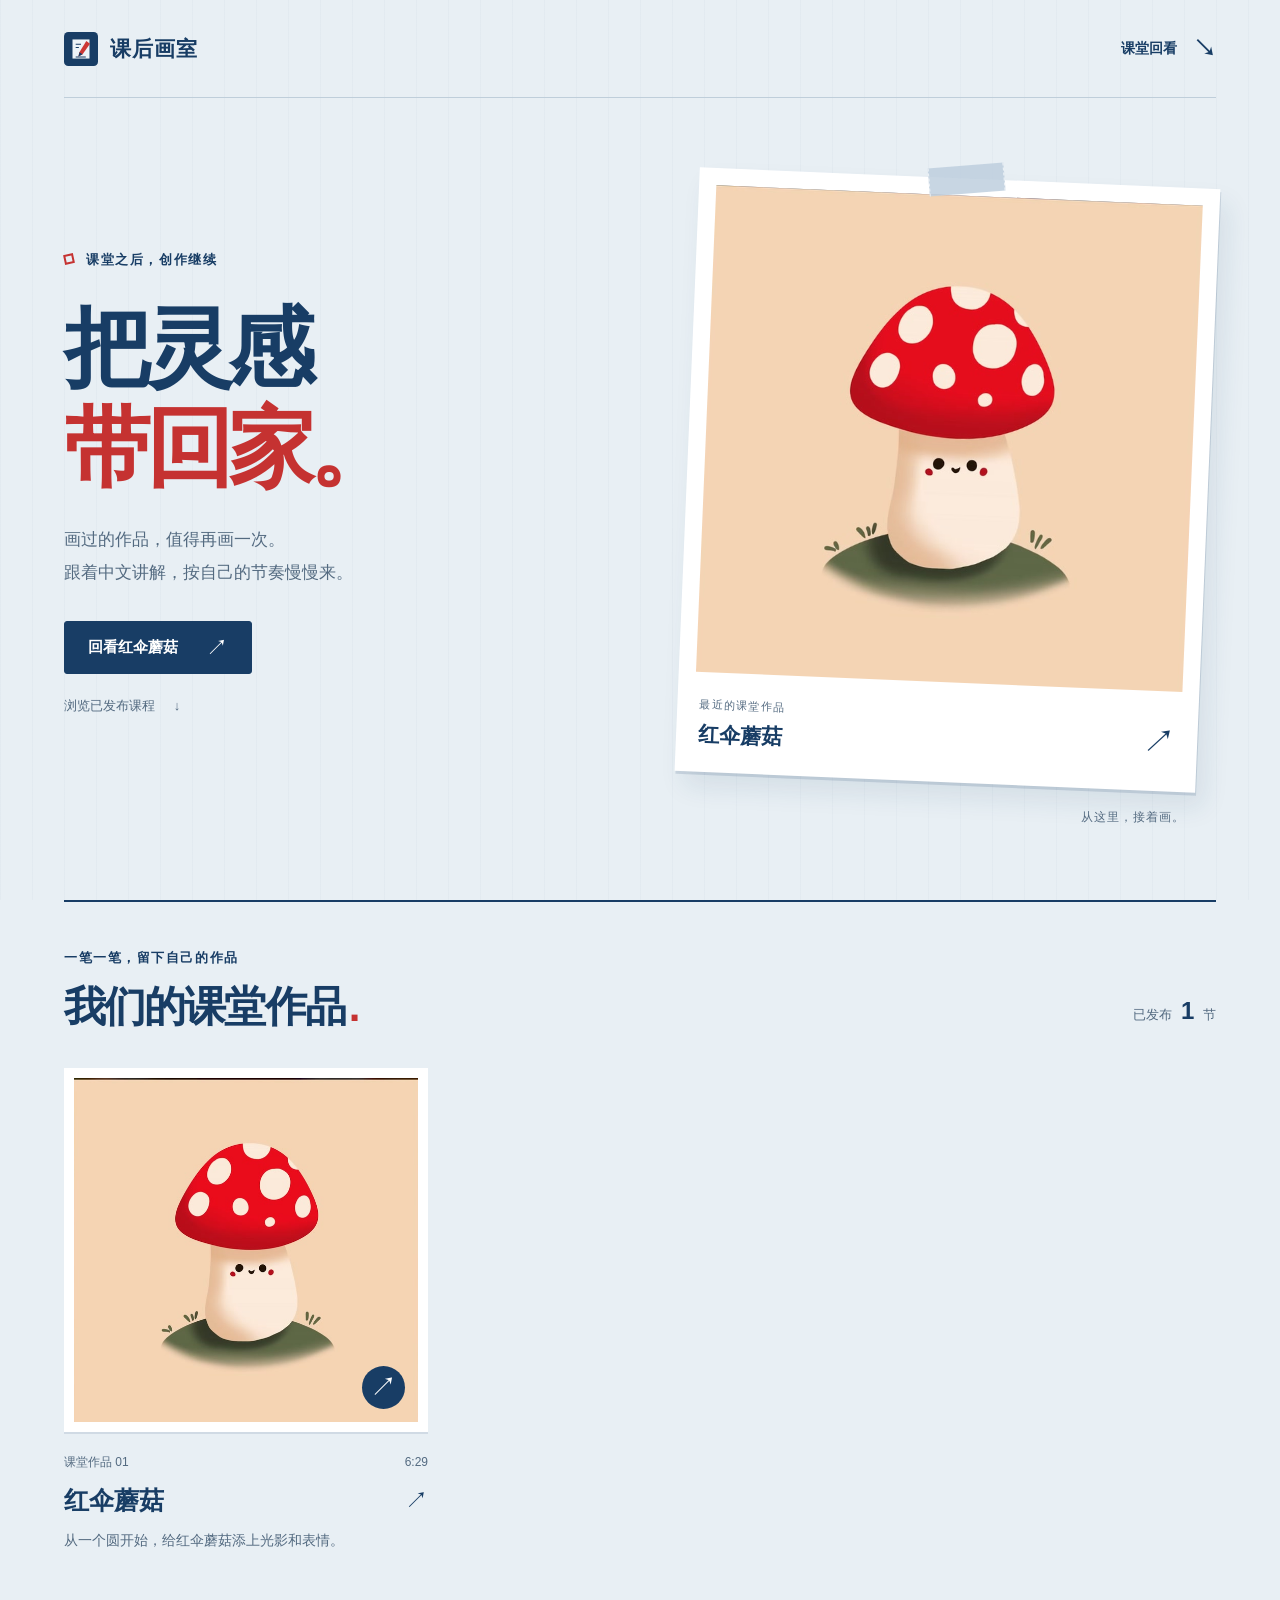
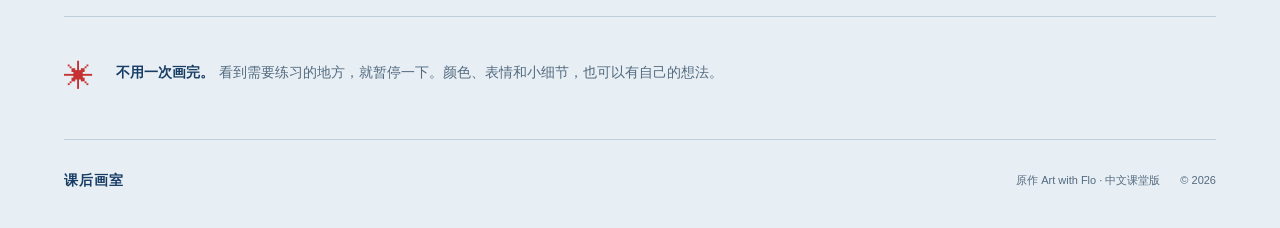
==== index.html @ 6c84b4b1 "Publish mushroom lesson and parent replay homepage" ====
<!doctype html>
<html lang="zh-CN">
<head>
  <meta charset="utf-8">
  <meta name="viewport" content="width=device-width, initial-scale=1">
  <meta name="theme-color" content="#e8eff4">
  <meta name="robots" content="noindex, nofollow">
  <meta name="description" content="课后画室：回看课堂作品，跟着中文讲解，在家慢慢画。">
  <title>课后画室 · 把灵感带回家</title>
  <link rel="icon" href="./assets/icon.svg" type="image/svg+xml">
  <link rel="stylesheet" href="./assets/site.css">
</head>
<body class="home-page">
  <a class="skip-link" href="#main">跳到课程内容</a>
  <header class="site-header wrap">
    <a class="brand" href="./" aria-label="课后画室首页"><img src="./assets/icon.svg" width="34" height="34" alt=""><span>课后画室</span></a>
    <a class="header-link" href="#lessons">课堂回看 <span aria-hidden="true">↘</span></a>
  </header>

  <main id="main">
    <section class="home-hero wrap" aria-labelledby="hero-heading">
      <div class="hero-copy">
        <p class="eyebrow"><span class="tiny-mark" aria-hidden="true"></span> 课堂之后，创作继续</p>
        <h1 id="hero-heading">把灵感<br><span>带回家。</span></h1>
        <p class="hero-description">画过的作品，值得再画一次。<br>跟着中文讲解，按自己的节奏慢慢来。</p>
        <a class="button primary" href="l/awlVylWXCOuDJbxlcm9bDA/">回看红伞蘑菇 <span aria-hidden="true">↗</span></a>
        <a class="hero-index-link" href="#lessons">浏览已发布课程 <span aria-hidden="true">↓</span></a>
      </div>
      <a class="hero-art" href="l/awlVylWXCOuDJbxlcm9bDA/" aria-label="回看：红伞蘑菇">
        <div class="art-pin" aria-hidden="true"></div>
        <div class="hero-art-paper"><img class="hero-art-image" src="assets/awlVylWXCOuDJbxlcm9bDA.jpg" width="720" height="720" alt="红伞蘑菇课堂示范作品" fetchpriority="high"><div class="art-caption"><span>最近的课堂作品</span><strong>红伞蘑菇</strong><span class="art-open" aria-hidden="true">↗</span></div></div>
        <span class="art-note" aria-hidden="true">从这里，接着画。</span>
      </a>
    </section>

    <section class="lesson-collection wrap" id="lessons" aria-labelledby="lessons-heading">
      <div class="section-heading"><div><p class="eyebrow">一笔一笔，留下自己的作品</p><h2 id="lessons-heading">我们的课堂作品<span class="heading-dot" aria-hidden="true">.</span></h2></div><p class="published-count">已发布 <strong>1</strong> 节</p></div>
      <div class="lesson-grid"><article class="lesson-card"><a class="card-image-link" href="l/awlVylWXCOuDJbxlcm9bDA/" tabindex="-1" aria-hidden="true"><div class="card-image-frame"><img src="assets/awlVylWXCOuDJbxlcm9bDA.jpg" width="720" height="720" alt="" loading="lazy"></div><span class="card-play" aria-hidden="true">↗</span></a><div class="card-copy"><div class="card-kicker"><span>课堂作品 01</span><span>6:29</span></div><h3><a href="l/awlVylWXCOuDJbxlcm9bDA/">红伞蘑菇 <span aria-hidden="true">↗</span></a></h3><p>从一个圆开始，给红伞蘑菇添上光影和表情。</p></div></article>
</div>
    </section>

    <aside class="home-note wrap" aria-label="回看小建议"><span class="note-symbol" aria-hidden="true">✳</span><p><strong>不用一次画完。</strong>看到需要练习的地方，就暂停一下。颜色、表情和小细节，也可以有自己的想法。</p></aside>
  </main>
  <footer class="site-footer wrap"><a class="footer-brand" href="./">课后画室</a><p>原作 Art with Flo · 中文课堂版</p><span>© 2026</span></footer>
</body>
</html>
---- assets/site.css ----
@charset "UTF-8";
:root{--paper:#e8eff4;--paper-light:#f4f7f9;--ink:#183d65;--muted:#536a80;--red:#c53231;--white:#fff;--rule:#bfceda;--focus:#0751b5;--font:"PingFang SC","Microsoft YaHei","Noto Sans CJK SC",sans-serif;--display:"PingFang SC","Microsoft YaHei",sans-serif;--wrap:1240px;--gutter:clamp(22px,5vw,72px)}
*{box-sizing:border-box}html{scroll-behavior:smooth;scroll-padding-top:32px}body{margin:0;background:var(--paper);color:var(--ink);font-family:var(--font);font-size:16px;line-height:1.7;-webkit-text-size-adjust:100%}body::before{content:"";position:fixed;inset:0;pointer-events:none;z-index:-1;background-image:linear-gradient(to right,rgba(24,61,101,.025) 1px,transparent 1px);background-size:32px 100%}a{color:inherit;text-decoration:none}button,input,select{font:inherit}button,select{color:inherit}button{cursor:pointer}button,a,input,select{-webkit-tap-highlight-color:transparent}button{border:0}button:focus-visible,a:focus-visible,input:focus-visible,select:focus-visible,video:focus-visible{outline:3px solid var(--focus);outline-offset:5px}button:disabled{cursor:wait;opacity:.7}img{max-width:100%;display:block}h1,h2,h3,p{margin:0}h1,h2,h3{font-family:var(--display)}[hidden]{display:none!important}.wrap{width:min(var(--wrap),calc(100% - var(--gutter)*2));margin-inline:auto}.skip-link{position:fixed;z-index:20;top:12px;left:12px;padding:12px 20px;background:var(--ink);color:white;transform:translateY(-160%)}.skip-link:focus{transform:translateY(0)}
.site-header{display:flex;align-items:center;justify-content:space-between;min-height:98px;border-bottom:1px solid var(--rule);gap:20px}.brand{display:inline-flex;align-items:center;gap:12px;font-size:21px;font-weight:750;letter-spacing:.05em;flex-shrink:0}.brand img{width:34px;height:34px}.header-link{display:inline-flex;align-items:center;gap:16px;font-size:14px;font-weight:650;padding-block:10px}.header-link span{font-size:23px;line-height:1}.header-link:hover,.text-link:hover,.subtle-link:hover,.download-link:hover{color:var(--red)}
.home-hero{display:grid;grid-template-columns:1.02fr 1fr;gap:clamp(32px,6vw,88px);padding-top:76px;padding-bottom:104px;align-items:center}.eyebrow{font-size:13px;letter-spacing:.12em;font-weight:650}.tiny-mark{display:inline-block;width:10px;height:10px;border:2px solid var(--red);margin-right:7px;transform:rotate(-12deg)}.hero-copy h1{font-weight:800;font-size:clamp(56px,6.8vw,94px);line-height:1.14;letter-spacing:-.06em;margin:27px 0 26px;max-width:7em}.hero-copy h1 span{color:var(--red)}.hero-description{font-size:17px;line-height:1.95;color:var(--muted);margin-bottom:32px}.button{display:inline-flex;align-items:center;justify-content:center;gap:28px;min-height:53px;padding:13px 23px;font-size:15px;line-height:1.5;font-weight:650;border:1px solid var(--ink);border-radius:3px;transition:background-color .18s,color .18s,transform .18s}.button span{font-size:22px;font-weight:400;line-height:1}.button:hover{transform:translateY(-2px)}.button:active{transform:translateY(0)}.button.primary{background:var(--ink);color:white}.button.primary:hover{background:#0c2d50}.button.secondary{background:transparent}.button.secondary:hover,.button.compact:hover{background:var(--ink);color:white}.button.compact{min-height:44px;padding:9px 17px;font-size:14px;background:transparent;white-space:nowrap}.hero-index-link{display:block;width:max-content;margin-top:18px;font-size:13px;padding-block:3px;color:var(--muted)}.hero-index-link span{margin-left:15px}.hero-index-link:hover{color:var(--ink);text-decoration:underline;text-underline-offset:5px}
.hero-art{position:relative;display:block;margin:4px 8px 14px 3px;transform:rotate(2.4deg);transition:transform .28s}.hero-art:hover{transform:rotate(1deg) translateY(-4px)}.hero-art-paper{background:var(--white);padding:16px 16px 0;box-shadow:1px 3px 0 rgba(24,61,101,.14),9px 15px 26px rgba(24,61,101,.09);overflow:hidden}.hero-art-image{width:100%;height:auto;aspect-ratio:1;object-fit:cover;clip-path:inset(3.5%);margin:-3.5%;max-width:none;width:107%;filter:saturate(.97)}.art-pin{position:absolute;top:-13px;left:44%;width:76px;height:28px;background:rgba(188,206,221,.82);z-index:1;transform:rotate(-7deg);border-left:1px dashed rgba(255,255,255,.7);border-right:1px dashed rgba(255,255,255,.7)}.art-caption{position:relative;display:grid;grid-template-columns:1fr auto;gap:2px 12px;padding:22px 6px 20px}.art-caption>span:first-child{grid-column:1;font-size:11px;letter-spacing:.12em;color:var(--muted)}.art-caption strong{font-size:21px;font-weight:700}.art-caption .art-open{grid-column:2;grid-row:1/3;align-self:center;font-size:33px;font-weight:300}.art-note{position:absolute;bottom:-38px;right:10px;font-size:12px;letter-spacing:.08em;color:var(--muted);transform:rotate(-2.4deg)}
.lesson-collection{padding-top:45px;border-top:2px solid var(--ink);scroll-margin-top:30px}.section-heading{display:flex;align-items:flex-end;justify-content:space-between;gap:24px;margin-bottom:34px}.section-heading h2{font-size:clamp(27px,3.3vw,42px);font-weight:750;line-height:1.3;letter-spacing:-.045em;margin-top:11px}.heading-dot{color:var(--red);padding-left:4px}.published-count{font-size:13px;color:var(--muted);white-space:nowrap;padding-bottom:3px}.published-count strong{font-size:24px;color:var(--ink);font-weight:650;padding:0 5px}.lesson-grid{display:grid;grid-template-columns:repeat(3,minmax(0,1fr));column-gap:30px;row-gap:44px}.lesson-card{min-width:0}.card-image-link{display:block;position:relative;background:#fff;padding:10px;box-shadow:0 2px 0 rgba(24,61,101,.11)}.card-image-frame{aspect-ratio:1;overflow:hidden;background:#f4d0a9}.card-image-frame img{width:100%;height:100%;object-fit:cover;transform:scale(1.065);transition:transform .35s}.card-image-link:hover img,.lesson-card:focus-within .card-image-frame img{transform:scale(1.10)}.card-play{position:absolute;bottom:23px;right:23px;display:grid;place-items:center;width:43px;height:43px;border-radius:50%;background:var(--ink);color:white;font-size:27px;line-height:1}.card-copy{padding:20px 0 0}.card-kicker{display:flex;justify-content:space-between;gap:20px;color:var(--muted);font-size:12px}.card-copy h3{font-size:25px;line-height:1.4;margin:10px 0}.card-copy h3 a{display:flex;align-items:center;justify-content:space-between;gap:20px}.card-copy h3 a:hover{color:var(--red)}.card-copy h3 span{font-size:23px;font-weight:400}.card-copy p{font-size:14px;line-height:1.8;color:var(--muted)}.home-note{display:flex;align-items:flex-start;gap:22px;padding-top:42px;padding-bottom:44px;margin-top:63px;border-top:1px solid var(--rule)}.home-note p{font-size:14px;line-height:1.9;max-width:46em;color:var(--muted)}.home-note strong{font-weight:650;color:var(--ink);margin-right:5px}.note-symbol{font-size:30px;line-height:1.2;color:var(--red)}.site-footer{border-top:1px solid var(--rule);padding-block:29px 35px;display:flex;align-items:center;gap:20px;color:var(--muted);font-size:11px}.footer-brand{color:var(--ink);font-size:14px;font-weight:700;letter-spacing:.06em}.site-footer p{margin-left:auto}.site-footer>span{font-variant-numeric:tabular-nums}
.lesson-main{padding-top:44px}.lesson-heading{display:flex;align-items:flex-end;justify-content:space-between;gap:30px}.lesson-number{font-variant-numeric:tabular-nums;margin-left:8px;color:var(--red)}.lesson-heading h1{font-size:clamp(40px,5vw,66px);line-height:1.23;letter-spacing:-.045em;font-weight:750;margin-top:10px}.lesson-meta{display:flex;gap:18px;align-items:center;font-size:12px;color:var(--muted);padding-bottom:7px;white-space:nowrap}.lesson-meta span+span{border-left:1px solid var(--rule);padding-left:18px}.lesson-description{color:var(--muted);font-size:15px;margin-top:17px;margin-bottom:27px;max-width:58em}.watch-section{position:relative}.video-shell{background:#112c49;box-shadow:0 3px 0 rgba(24,61,101,.14);overflow:hidden}.video-shell video{display:block;width:100%;height:auto;aspect-ratio:16/9;background:#112c49;object-fit:contain}.player-toolbar{display:flex;justify-content:space-between;align-items:center;gap:20px;padding:14px 0 16px;font-size:12px;color:var(--muted);min-height:57px}.player-hint span{font-size:13px;font-weight:750;color:var(--red);display:inline-block;margin-right:9px}.playback-speed{display:flex;align-items:center;gap:9px;white-space:nowrap;font-size:12px}.playback-speed select{background:transparent;border:1px solid var(--rule);border-radius:3px;padding:5px 22px 5px 8px;min-height:35px;font-size:12px;color:var(--ink)}.player-loading{padding:10px 15px;background:var(--paper-light);font-size:13px;border-bottom:1px solid var(--rule)}.player-error{display:flex;align-items:center;justify-content:space-between;gap:20px;background:#fff7f4;border-left:3px solid var(--red);padding:19px 23px;margin-top:16px}.player-error strong{font-size:15px}.player-error p{font-size:13px;color:var(--muted);margin-top:3px}.error-actions{display:flex;align-items:center;gap:20px}.text-link{display:inline-flex;align-items:center;gap:12px;font-size:14px;font-weight:600;background:transparent;padding:4px 0}.resume-note{display:flex;align-items:center;gap:20px;background:var(--paper-light);border:1px solid var(--rule);padding:13px 16px;font-size:13px;margin-bottom:17px}.resume-note>p{flex:1}.resume-note .text-link{white-space:nowrap}.resume-dismiss{background:transparent;font-size:23px;color:var(--muted);line-height:1;min-width:32px;min-height:32px;padding:0}.resume-dismiss:hover{color:var(--red)}.lesson-tools{padding-top:12px;padding-bottom:38px;border-bottom:1px solid var(--rule)}.tool-links{display:flex;align-items:center;gap:12px;flex-wrap:wrap}.tool-links .button{font-size:13px;min-height:46px;gap:20px;padding:11px 18px}.tool-links .button span{font-size:18px}.download-link{font-size:13px;padding:10px 0;margin-left:10px}.download-link span{padding-left:12px}.copy-status{font-size:13px;line-height:1.5;margin-top:10px;color:var(--muted);min-height:0}.copy-status:empty{display:none}.copy-fallback{margin-top:14px;max-width:650px}.copy-fallback label{display:block;font-size:12px;margin-bottom:6px}.copy-fallback input{display:block;width:100%;border:1px solid var(--rule);padding:10px 12px;font-size:13px;background:white;color:var(--ink);border-radius:2px}.practice-area{display:grid;grid-template-columns:1fr 1fr;gap:70px;padding:49px 0 44px}.practice-intro h2{font-size:clamp(28px,3.4vw,42px);line-height:1.4;letter-spacing:-.035em;margin:12px 0 17px}.practice-intro>p:last-child{font-size:14px;line-height:1.9;color:var(--muted)}.practice-details{display:grid;gap:29px;padding-top:3px}.practice-details h3{font-size:16px;font-weight:650}.practice-details h3 span{font-size:12px;color:var(--red);font-weight:500;margin-right:9px}.practice-details ul{margin:12px 0 0;padding-left:18px;font-size:14px;color:var(--muted);line-height:1.8}.practice-details li+li{margin-top:6px}.practice-details li::marker{color:#829cb2}.lesson-bottom{display:flex;align-items:center;justify-content:space-between;gap:20px;padding:18px 0 38px}.subtle-link{font-size:12px;color:var(--muted);text-decoration:underline;text-underline-offset:5px}
@media(min-width:1600px){.home-hero{padding-top:88px;padding-bottom:118px}}
@media(max-width:1000px){.hero-copy h1{font-size:clamp(52px,7vw,76px)}.home-hero{gap:35px;padding-top:63px;padding-bottom:85px}.hero-description{font-size:15px}.hero-copy .eyebrow{font-size:11px}.hero-art-paper{padding:12px 12px 0}.art-caption{padding:19px 5px 17px}.art-caption strong{font-size:19px}.lesson-grid{gap:27px}.lesson-meta{flex-direction:column;align-items:flex-end;gap:2px;padding-bottom:5px}.lesson-meta span+span{border:0;padding:0}.practice-area{gap:40px}.card-copy h3{font-size:23px}.lesson-heading h1{font-size:54px}}
@media(max-width:720px){:root{--gutter:23px}.site-header{min-height:80px}.brand{font-size:18px;gap:9px}.brand img{width:30px;height:30px}.header-link{font-size:12px;gap:9px}.header-link span{font-size:20px}.home-hero{grid-template-columns:1fr;padding-top:39px;padding-bottom:65px;gap:43px}.hero-copy h1{font-size:clamp(55px,12vw,82px);line-height:1.15;margin:20px 0}.hero-copy h1 br{display:none}.hero-copy h1 span{display:block}.hero-copy .eyebrow{font-size:12px}.hero-description{font-size:15px;margin-bottom:25px}.hero-description br{display:none}.hero-description{max-width:24em}.button{min-height:50px;padding:12px 21px}.hero-index-link{display:inline-flex;align-items:center;font-size:12px;margin:0 0 0 15px;vertical-align:middle}.hero-index-link span{margin-left:9px}.hero-art{width:min(90%,470px);margin:3px auto 16px;transform:rotate(2deg)}.art-pin{width:65px;height:25px;top:-11px}.hero-art-paper{padding:14px 14px 0}.art-caption{padding:19px 5px 18px}.art-caption strong{font-size:21px}.art-note{bottom:-33px;font-size:11px}.lesson-collection{padding-top:29px}.section-heading{align-items:flex-start;gap:13px;margin-bottom:26px}.section-heading .eyebrow{font-size:11px;letter-spacing:.06em}.section-heading h2{font-size:29px;line-height:1.3;margin-top:9px}.published-count{font-size:11px;margin-top:27px}.published-count strong{font-size:18px;padding:0 2px}.lesson-grid{grid-template-columns:repeat(2,minmax(0,1fr));column-gap:21px;row-gap:34px}.card-image-link{padding:7px}.card-play{width:34px;height:34px;font-size:23px;right:16px;bottom:16px}.card-copy{padding-top:16px}.card-kicker{font-size:10px;gap:6px}.card-copy h3{font-size:21px;margin:8px 0}.card-copy h3 span{font-size:18px}.card-copy p{font-size:12px;line-height:1.8}.home-note{margin-top:43px;padding-top:26px;padding-bottom:31px;gap:16px}.home-note p{font-size:13px}.note-symbol{font-size:26px}.site-footer{padding-block:24px 29px;display:grid;grid-template-columns:1fr auto;gap:8px}.site-footer p{grid-column:1;grid-row:2;margin:0;font-size:10px}.site-footer>span{grid-column:2;grid-row:2;font-size:10px}.footer-brand{font-size:13px}.lesson-main{padding-top:29px}.lesson-heading{display:block}.lesson-heading .eyebrow{font-size:12px}.lesson-heading h1{font-size:43px;margin-top:8px}.lesson-meta{flex-direction:row;justify-content:flex-start;gap:14px;align-items:center;padding:0;margin-top:12px;font-size:11px}.lesson-meta span+span{border-left:1px solid var(--rule);padding-left:14px}.lesson-description{font-size:13px;line-height:1.8;margin-top:14px;margin-bottom:21px}.player-toolbar{font-size:11px;gap:10px;padding:12px 0;min-height:53px}.player-hint{font-size:11px}.player-hint span{margin-right:5px}.playback-speed{font-size:11px;gap:6px}.playback-speed select{font-size:11px;padding:4px 4px 4px 6px;min-height:32px}.player-error{display:block;padding:16px;margin-top:12px}.error-actions{margin-top:12px;gap:21px}.player-error p{font-size:12px}.resume-note{gap:10px;font-size:12px;padding:10px 12px}.resume-note .text-link{font-size:12px}.resume-dismiss{min-width:25px;font-size:20px}.lesson-tools{padding-top:9px;padding-bottom:28px}.tool-links{gap:10px}.tool-links .button{font-size:12px;gap:12px;padding:10px 13px;min-height:44px}.download-link{font-size:12px;margin-left:2px}.download-link span{padding-left:5px}.practice-area{grid-template-columns:1fr;gap:29px;padding:32px 0 29px}.practice-intro .eyebrow{font-size:11px}.practice-intro h2{font-size:29px;line-height:1.45;margin:10px 0 11px}.practice-intro h2 br{display:none}.practice-intro>p:last-child{font-size:13px}.practice-details{gap:25px}.practice-details h3{font-size:15px}.practice-details ul{font-size:13px}.lesson-bottom{padding-bottom:28px}.lesson-bottom .text-link{font-size:13px}.subtle-link{font-size:11px}}
@media(max-width:440px){.hero-copy h1{font-size:61px}.hero-index-link{display:block;margin:15px 0 0}.hero-art{width:94%}.lesson-grid{grid-template-columns:1fr;gap:33px}.lesson-card{display:grid;grid-template-columns:40% 1fr;gap:20px;align-items:center}.card-copy{padding:0}.card-copy h3{font-size:23px;margin:8px 0}.card-kicker{font-size:10px;flex-wrap:wrap;gap:3px 10px;justify-content:flex-start}.card-copy h3 span{display:none}.card-copy p{font-size:12px;line-height:1.75}.card-play{width:28px;height:28px;font-size:19px;right:13px;bottom:13px}.card-image-link{padding:6px}.section-heading h2{font-size:26px}.section-heading .eyebrow{font-size:10px}.published-count{font-size:10px;margin-top:24px}.published-count strong{font-size:17px}.lesson-heading h1{font-size:41px}.tool-links .download-link{flex-basis:100%;padding-top:4px;margin-left:0}.player-hint{max-width:13em}.playback-speed{flex-shrink:0}.home-note p{font-size:12px}}
@media(max-width:350px){:root{--gutter:18px}.brand{font-size:16px}.header-link{font-size:11px}.hero-copy h1{font-size:54px}.lesson-heading h1{font-size:36px}.section-heading h2{font-size:23px}.lesson-card{gap:15px}.card-copy h3{font-size:20px}.lesson-meta{font-size:10px;gap:10px}.lesson-meta span+span{padding-left:10px}.player-hint{max-width:10em}.tool-links .button{font-size:11px;gap:8px}}
@media(prefers-reduced-motion:reduce){html{scroll-behavior:auto}*,*::before,*::after{animation-duration:.01ms!important;animation-iteration-count:1!important;transition:none!important}.hero-art:hover{transform:rotate(2.4deg)}.button:hover{transform:none}}
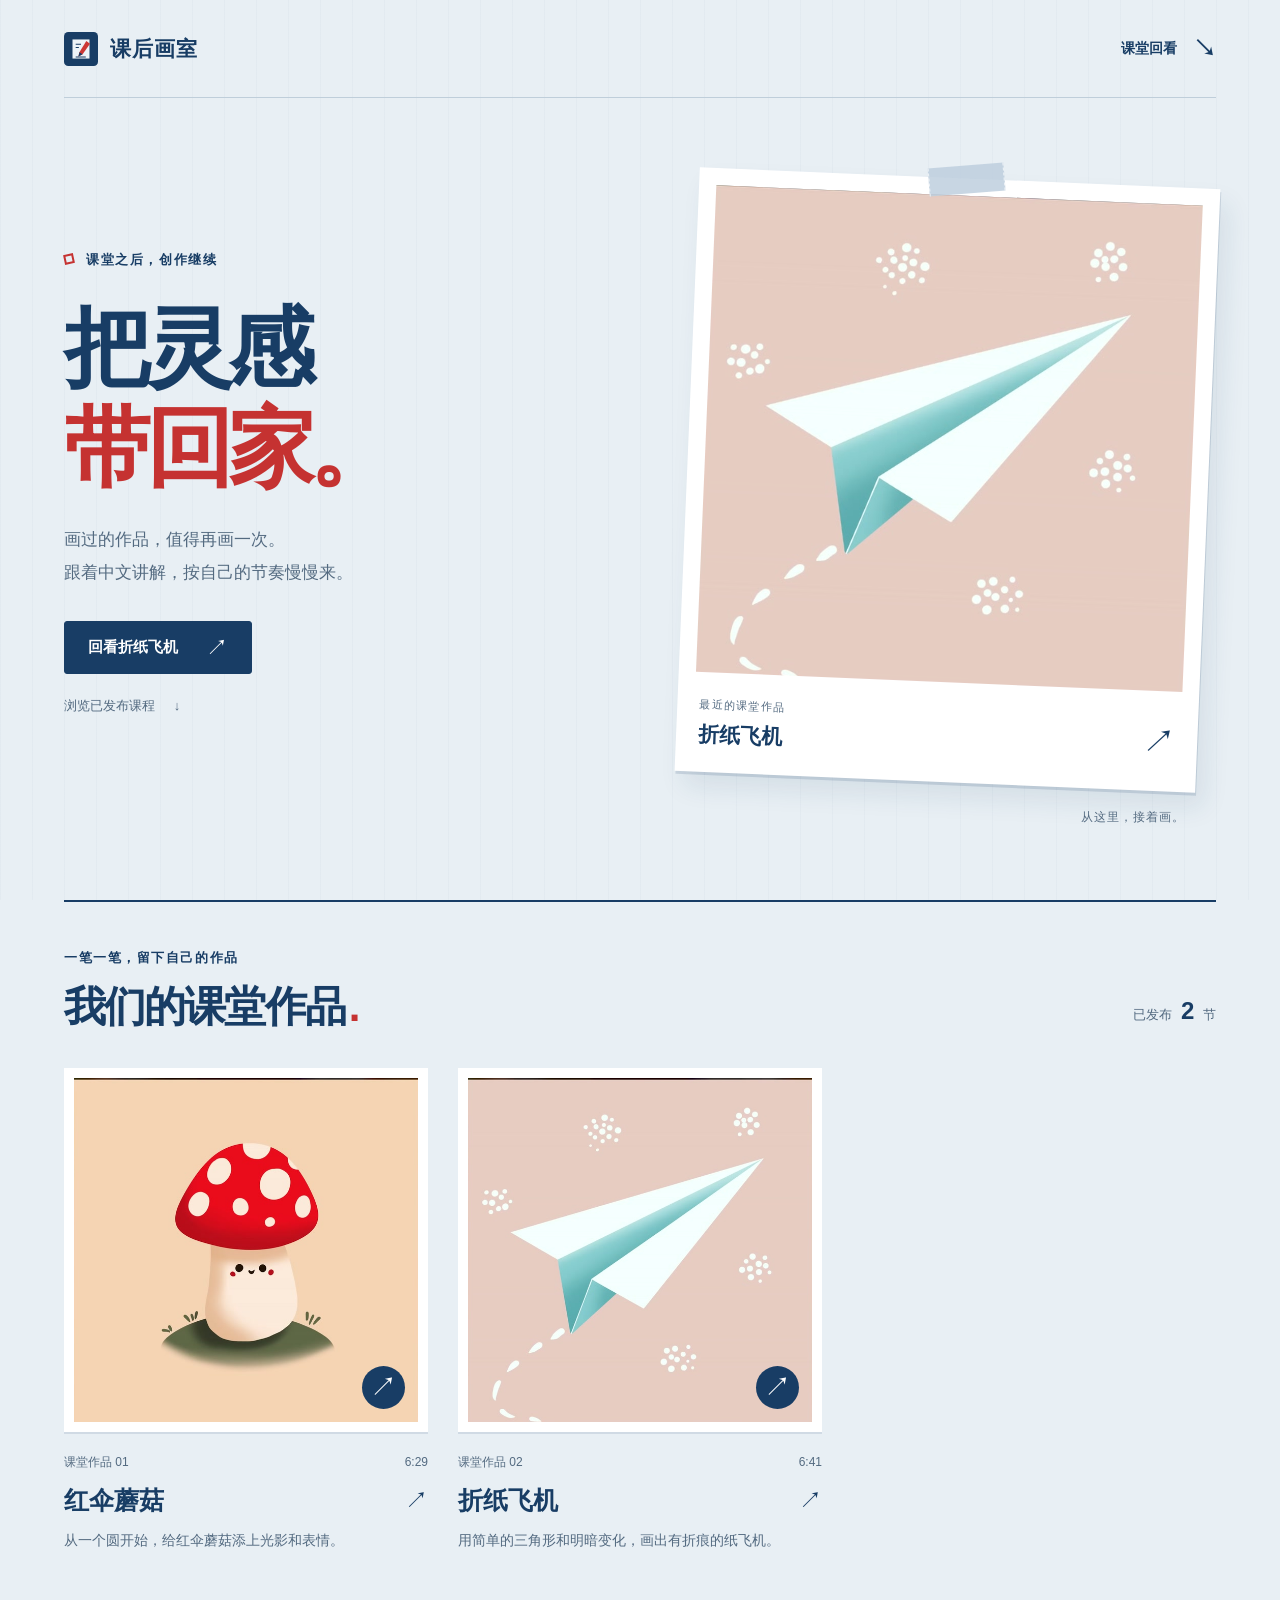
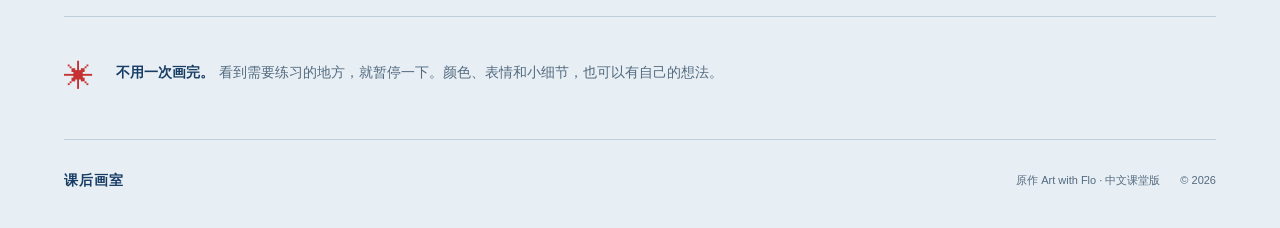
==== commit a065b148: "Publish lesson 02 折纸飞机" ====
--- a/index.html
+++ b/index.html
@@ -23,19 +23,21 @@
         <p class="eyebrow"><span class="tiny-mark" aria-hidden="true"></span> 课堂之后，创作继续</p>
         <h1 id="hero-heading">把灵感<br><span>带回家。</span></h1>
         <p class="hero-description">画过的作品，值得再画一次。<br>跟着中文讲解，按自己的节奏慢慢来。</p>
-        <a class="button primary" href="l/awlVylWXCOuDJbxlcm9bDA/">回看红伞蘑菇 <span aria-hidden="true">↗</span></a>
+        <a class="button primary" href="l/0TWHu1DPAZ_sBBAA4zRdvg/">回看折纸飞机 <span aria-hidden="true">↗</span></a>
         <a class="hero-index-link" href="#lessons">浏览已发布课程 <span aria-hidden="true">↓</span></a>
       </div>
-      <a class="hero-art" href="l/awlVylWXCOuDJbxlcm9bDA/" aria-label="回看：红伞蘑菇">
+      <a class="hero-art" href="l/0TWHu1DPAZ_sBBAA4zRdvg/" aria-label="回看：折纸飞机">
         <div class="art-pin" aria-hidden="true"></div>
-        <div class="hero-art-paper"><img class="hero-art-image" src="assets/awlVylWXCOuDJbxlcm9bDA.jpg" width="720" height="720" alt="红伞蘑菇课堂示范作品" fetchpriority="high"><div class="art-caption"><span>最近的课堂作品</span><strong>红伞蘑菇</strong><span class="art-open" aria-hidden="true">↗</span></div></div>
+        <div class="hero-art-paper"><img class="hero-art-image" src="assets/0TWHu1DPAZ_sBBAA4zRdvg.jpg" width="720" height="720" alt="折纸飞机课堂示范作品" fetchpriority="high"><div class="art-caption"><span>最近的课堂作品</span><strong>折纸飞机</strong><span class="art-open" aria-hidden="true">↗</span></div></div>
         <span class="art-note" aria-hidden="true">从这里，接着画。</span>
       </a>
     </section>
 
     <section class="lesson-collection wrap" id="lessons" aria-labelledby="lessons-heading">
-      <div class="section-heading"><div><p class="eyebrow">一笔一笔，留下自己的作品</p><h2 id="lessons-heading">我们的课堂作品<span class="heading-dot" aria-hidden="true">.</span></h2></div><p class="published-count">已发布 <strong>1</strong> 节</p></div>
+      <div class="section-heading"><div><p class="eyebrow">一笔一笔，留下自己的作品</p><h2 id="lessons-heading">我们的课堂作品<span class="heading-dot" aria-hidden="true">.</span></h2></div><p class="published-count">已发布 <strong>2</strong> 节</p></div>
       <div class="lesson-grid"><article class="lesson-card"><a class="card-image-link" href="l/awlVylWXCOuDJbxlcm9bDA/" tabindex="-1" aria-hidden="true"><div class="card-image-frame"><img src="assets/awlVylWXCOuDJbxlcm9bDA.jpg" width="720" height="720" alt="" loading="lazy"></div><span class="card-play" aria-hidden="true">↗</span></a><div class="card-copy"><div class="card-kicker"><span>课堂作品 01</span><span>6:29</span></div><h3><a href="l/awlVylWXCOuDJbxlcm9bDA/">红伞蘑菇 <span aria-hidden="true">↗</span></a></h3><p>从一个圆开始，给红伞蘑菇添上光影和表情。</p></div></article>
+
+<article class="lesson-card"><a class="card-image-link" href="l/0TWHu1DPAZ_sBBAA4zRdvg/" tabindex="-1" aria-hidden="true"><div class="card-image-frame"><img src="assets/0TWHu1DPAZ_sBBAA4zRdvg.jpg" width="720" height="720" alt="" loading="lazy"></div><span class="card-play" aria-hidden="true">↗</span></a><div class="card-copy"><div class="card-kicker"><span>课堂作品 02</span><span>6:41</span></div><h3><a href="l/0TWHu1DPAZ_sBBAA4zRdvg/">折纸飞机 <span aria-hidden="true">↗</span></a></h3><p>用简单的三角形和明暗变化，画出有折痕的纸飞机。</p></div></article>
 </div>
     </section>
 
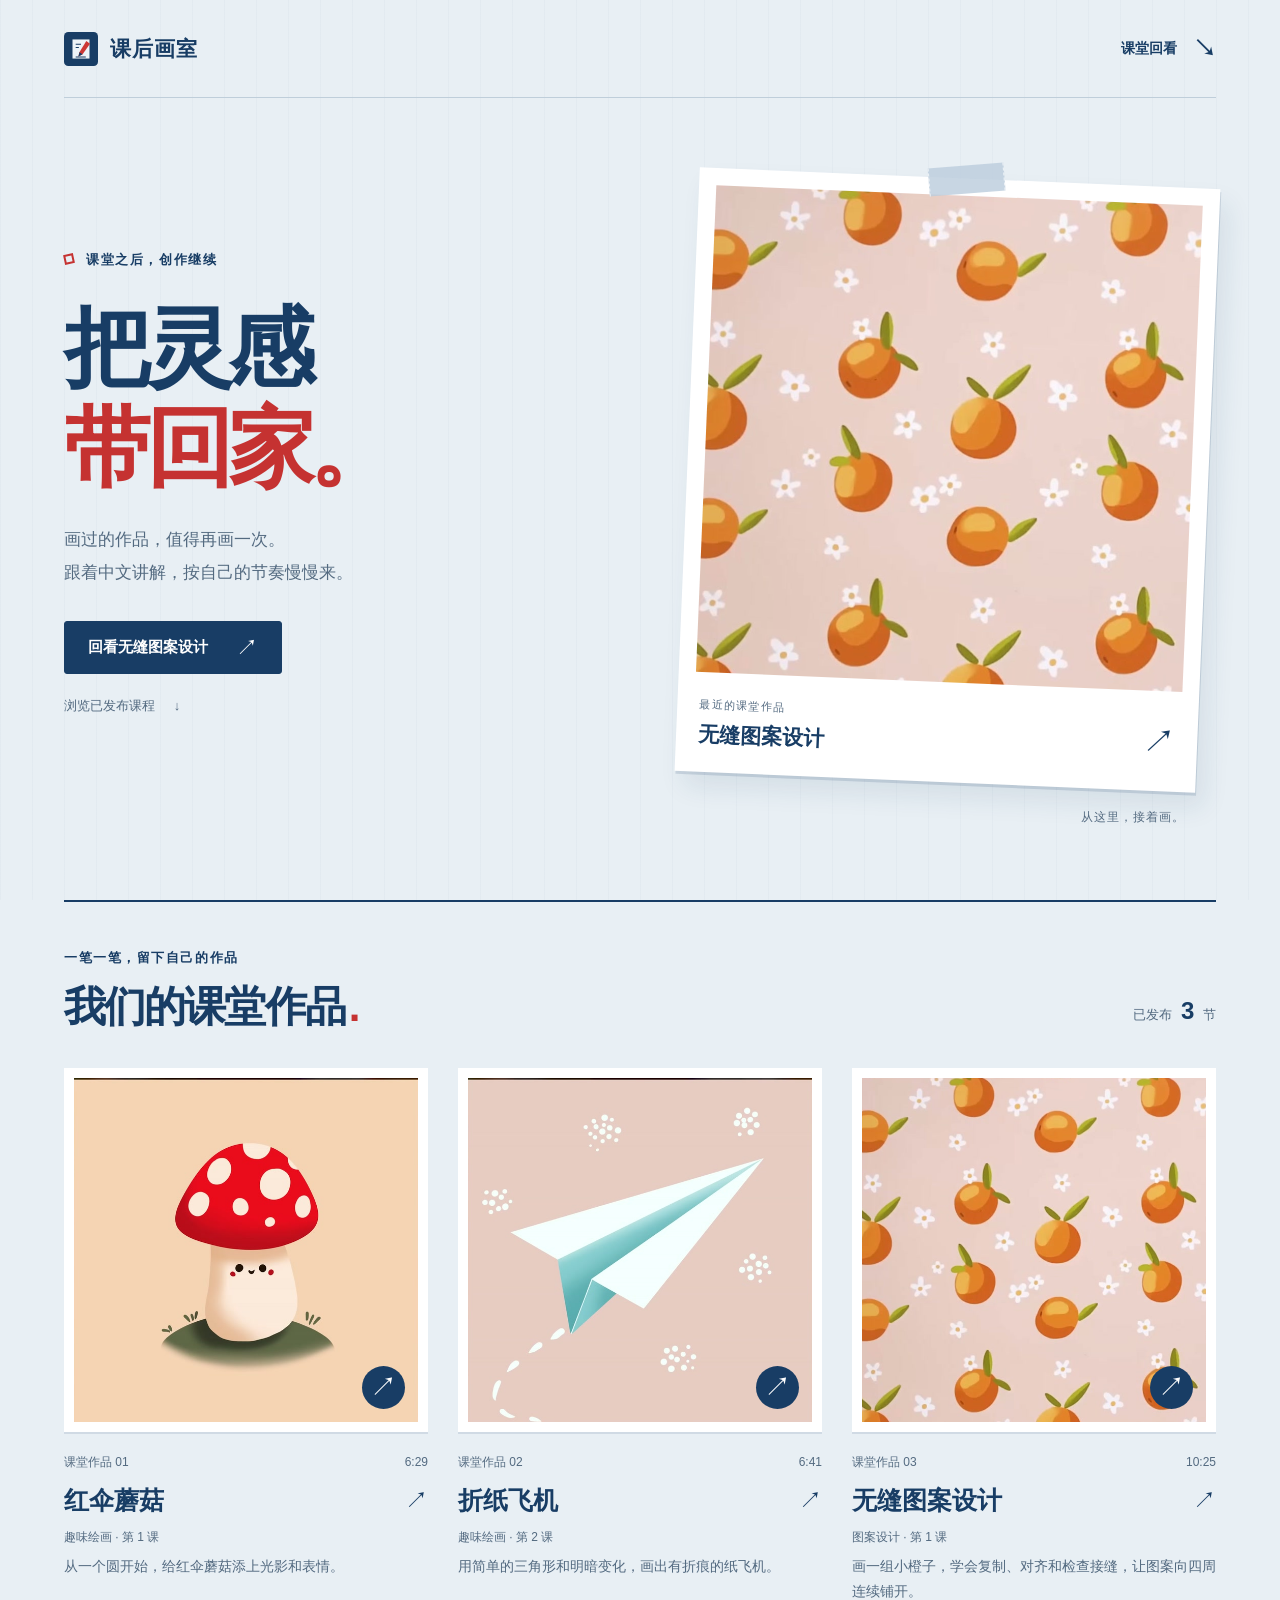
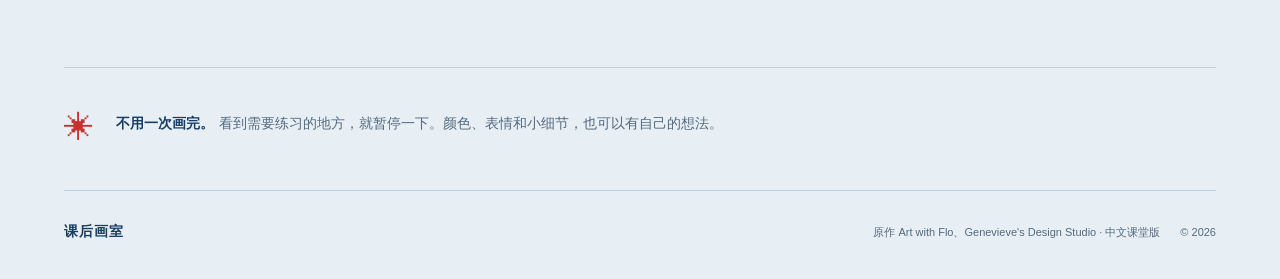
==== commit 04204ee1: "Publish seamless pattern design as class 03" ====
--- a/index.html
+++ b/index.html
@@ -23,26 +23,28 @@
         <p class="eyebrow"><span class="tiny-mark" aria-hidden="true"></span> 课堂之后，创作继续</p>
         <h1 id="hero-heading">把灵感<br><span>带回家。</span></h1>
         <p class="hero-description">画过的作品，值得再画一次。<br>跟着中文讲解，按自己的节奏慢慢来。</p>
-        <a class="button primary" href="l/0TWHu1DPAZ_sBBAA4zRdvg/">回看折纸飞机 <span aria-hidden="true">↗</span></a>
+        <a class="button primary" href="l/iGVx2f7fR2mhx8bdkIx32Q/">回看无缝图案设计 <span aria-hidden="true">↗</span></a>
         <a class="hero-index-link" href="#lessons">浏览已发布课程 <span aria-hidden="true">↓</span></a>
       </div>
-      <a class="hero-art" href="l/0TWHu1DPAZ_sBBAA4zRdvg/" aria-label="回看：折纸飞机">
+      <a class="hero-art" href="l/iGVx2f7fR2mhx8bdkIx32Q/" aria-label="回看：无缝图案设计">
         <div class="art-pin" aria-hidden="true"></div>
-        <div class="hero-art-paper"><img class="hero-art-image" src="assets/0TWHu1DPAZ_sBBAA4zRdvg.jpg" width="720" height="720" alt="折纸飞机课堂示范作品" fetchpriority="high"><div class="art-caption"><span>最近的课堂作品</span><strong>折纸飞机</strong><span class="art-open" aria-hidden="true">↗</span></div></div>
+        <div class="hero-art-paper"><img class="hero-art-image" src="assets/iGVx2f7fR2mhx8bdkIx32Q.jpg" width="720" height="720" alt="无缝图案设计课堂示范作品" fetchpriority="high"><div class="art-caption"><span>最近的课堂作品</span><strong>无缝图案设计</strong><span class="art-open" aria-hidden="true">↗</span></div></div>
         <span class="art-note" aria-hidden="true">从这里，接着画。</span>
       </a>
     </section>
 
     <section class="lesson-collection wrap" id="lessons" aria-labelledby="lessons-heading">
-      <div class="section-heading"><div><p class="eyebrow">一笔一笔，留下自己的作品</p><h2 id="lessons-heading">我们的课堂作品<span class="heading-dot" aria-hidden="true">.</span></h2></div><p class="published-count">已发布 <strong>2</strong> 节</p></div>
-      <div class="lesson-grid"><article class="lesson-card"><a class="card-image-link" href="l/awlVylWXCOuDJbxlcm9bDA/" tabindex="-1" aria-hidden="true"><div class="card-image-frame"><img src="assets/awlVylWXCOuDJbxlcm9bDA.jpg" width="720" height="720" alt="" loading="lazy"></div><span class="card-play" aria-hidden="true">↗</span></a><div class="card-copy"><div class="card-kicker"><span>课堂作品 01</span><span>6:29</span></div><h3><a href="l/awlVylWXCOuDJbxlcm9bDA/">红伞蘑菇 <span aria-hidden="true">↗</span></a></h3><p>从一个圆开始，给红伞蘑菇添上光影和表情。</p></div></article>
+      <div class="section-heading"><div><p class="eyebrow">一笔一笔，留下自己的作品</p><h2 id="lessons-heading">我们的课堂作品<span class="heading-dot" aria-hidden="true">.</span></h2></div><p class="published-count">已发布 <strong>3</strong> 节</p></div>
+      <div class="lesson-grid"><article class="lesson-card"><a class="card-image-link" href="l/awlVylWXCOuDJbxlcm9bDA/" tabindex="-1" aria-hidden="true"><div class="card-image-frame"><img src="assets/awlVylWXCOuDJbxlcm9bDA.jpg" width="720" height="720" alt="" loading="lazy"></div><span class="card-play" aria-hidden="true">↗</span></a><div class="card-copy"><div class="card-kicker"><span>课堂作品 01</span><span>6:29</span></div><h3><a href="l/awlVylWXCOuDJbxlcm9bDA/">红伞蘑菇 <span aria-hidden="true">↗</span></a></h3><p class="series-label">趣味绘画 · 第 1 课</p><p>从一个圆开始，给红伞蘑菇添上光影和表情。</p></div></article>
 
-<article class="lesson-card"><a class="card-image-link" href="l/0TWHu1DPAZ_sBBAA4zRdvg/" tabindex="-1" aria-hidden="true"><div class="card-image-frame"><img src="assets/0TWHu1DPAZ_sBBAA4zRdvg.jpg" width="720" height="720" alt="" loading="lazy"></div><span class="card-play" aria-hidden="true">↗</span></a><div class="card-copy"><div class="card-kicker"><span>课堂作品 02</span><span>6:41</span></div><h3><a href="l/0TWHu1DPAZ_sBBAA4zRdvg/">折纸飞机 <span aria-hidden="true">↗</span></a></h3><p>用简单的三角形和明暗变化，画出有折痕的纸飞机。</p></div></article>
+<article class="lesson-card"><a class="card-image-link" href="l/0TWHu1DPAZ_sBBAA4zRdvg/" tabindex="-1" aria-hidden="true"><div class="card-image-frame"><img src="assets/0TWHu1DPAZ_sBBAA4zRdvg.jpg" width="720" height="720" alt="" loading="lazy"></div><span class="card-play" aria-hidden="true">↗</span></a><div class="card-copy"><div class="card-kicker"><span>课堂作品 02</span><span>6:41</span></div><h3><a href="l/0TWHu1DPAZ_sBBAA4zRdvg/">折纸飞机 <span aria-hidden="true">↗</span></a></h3><p class="series-label">趣味绘画 · 第 2 课</p><p>用简单的三角形和明暗变化，画出有折痕的纸飞机。</p></div></article>
+
+<article class="lesson-card"><a class="card-image-link" href="l/iGVx2f7fR2mhx8bdkIx32Q/" tabindex="-1" aria-hidden="true"><div class="card-image-frame"><img src="assets/iGVx2f7fR2mhx8bdkIx32Q.jpg" width="720" height="720" alt="" loading="lazy"></div><span class="card-play" aria-hidden="true">↗</span></a><div class="card-copy"><div class="card-kicker"><span>课堂作品 03</span><span>10:25</span></div><h3><a href="l/iGVx2f7fR2mhx8bdkIx32Q/">无缝图案设计 <span aria-hidden="true">↗</span></a></h3><p class="series-label">图案设计 · 第 1 课</p><p>画一组小橙子，学会复制、对齐和检查接缝，让图案向四周连续铺开。</p></div></article>
 </div>
     </section>
 
     <aside class="home-note wrap" aria-label="回看小建议"><span class="note-symbol" aria-hidden="true">✳</span><p><strong>不用一次画完。</strong>看到需要练习的地方，就暂停一下。颜色、表情和小细节，也可以有自己的想法。</p></aside>
   </main>
-  <footer class="site-footer wrap"><a class="footer-brand" href="./">课后画室</a><p>原作 Art with Flo · 中文课堂版</p><span>© 2026</span></footer>
+  <footer class="site-footer wrap"><a class="footer-brand" href="./">课后画室</a><p>原作 Art with Flo、Genevieve&#x27;s Design Studio · 中文课堂版</p><span>© 2026</span></footer>
 </body>
 </html>
--- a/assets/site.css
+++ b/assets/site.css
@@ -12,3 +12,5 @@
 @media(max-width:440px){.hero-copy h1{font-size:61px}.hero-index-link{display:block;margin:15px 0 0}.hero-art{width:94%}.lesson-grid{grid-template-columns:1fr;gap:33px}.lesson-card{display:grid;grid-template-columns:40% 1fr;gap:20px;align-items:center}.card-copy{padding:0}.card-copy h3{font-size:23px;margin:8px 0}.card-kicker{font-size:10px;flex-wrap:wrap;gap:3px 10px;justify-content:flex-start}.card-copy h3 span{display:none}.card-copy p{font-size:12px;line-height:1.75}.card-play{width:28px;height:28px;font-size:19px;right:13px;bottom:13px}.card-image-link{padding:6px}.section-heading h2{font-size:26px}.section-heading .eyebrow{font-size:10px}.published-count{font-size:10px;margin-top:24px}.published-count strong{font-size:17px}.lesson-heading h1{font-size:41px}.tool-links .download-link{flex-basis:100%;padding-top:4px;margin-left:0}.player-hint{max-width:13em}.playback-speed{flex-shrink:0}.home-note p{font-size:12px}}
 @media(max-width:350px){:root{--gutter:18px}.brand{font-size:16px}.header-link{font-size:11px}.hero-copy h1{font-size:54px}.lesson-heading h1{font-size:36px}.section-heading h2{font-size:23px}.lesson-card{gap:15px}.card-copy h3{font-size:20px}.lesson-meta{font-size:10px;gap:10px}.lesson-meta span+span{padding-left:10px}.player-hint{max-width:10em}.tool-links .button{font-size:11px;gap:8px}}
 @media(prefers-reduced-motion:reduce){html{scroll-behavior:auto}*,*::before,*::after{animation-duration:.01ms!important;animation-iteration-count:1!important;transition:none!important}.hero-art:hover{transform:rotate(2.4deg)}.button:hover{transform:none}}
+
+.series-label,.card-copy p.series-label{font-size:12px;line-height:1.6;color:var(--muted);letter-spacing:0;margin:9px 0 0}.card-copy p.series-label{margin:0 0 7px}
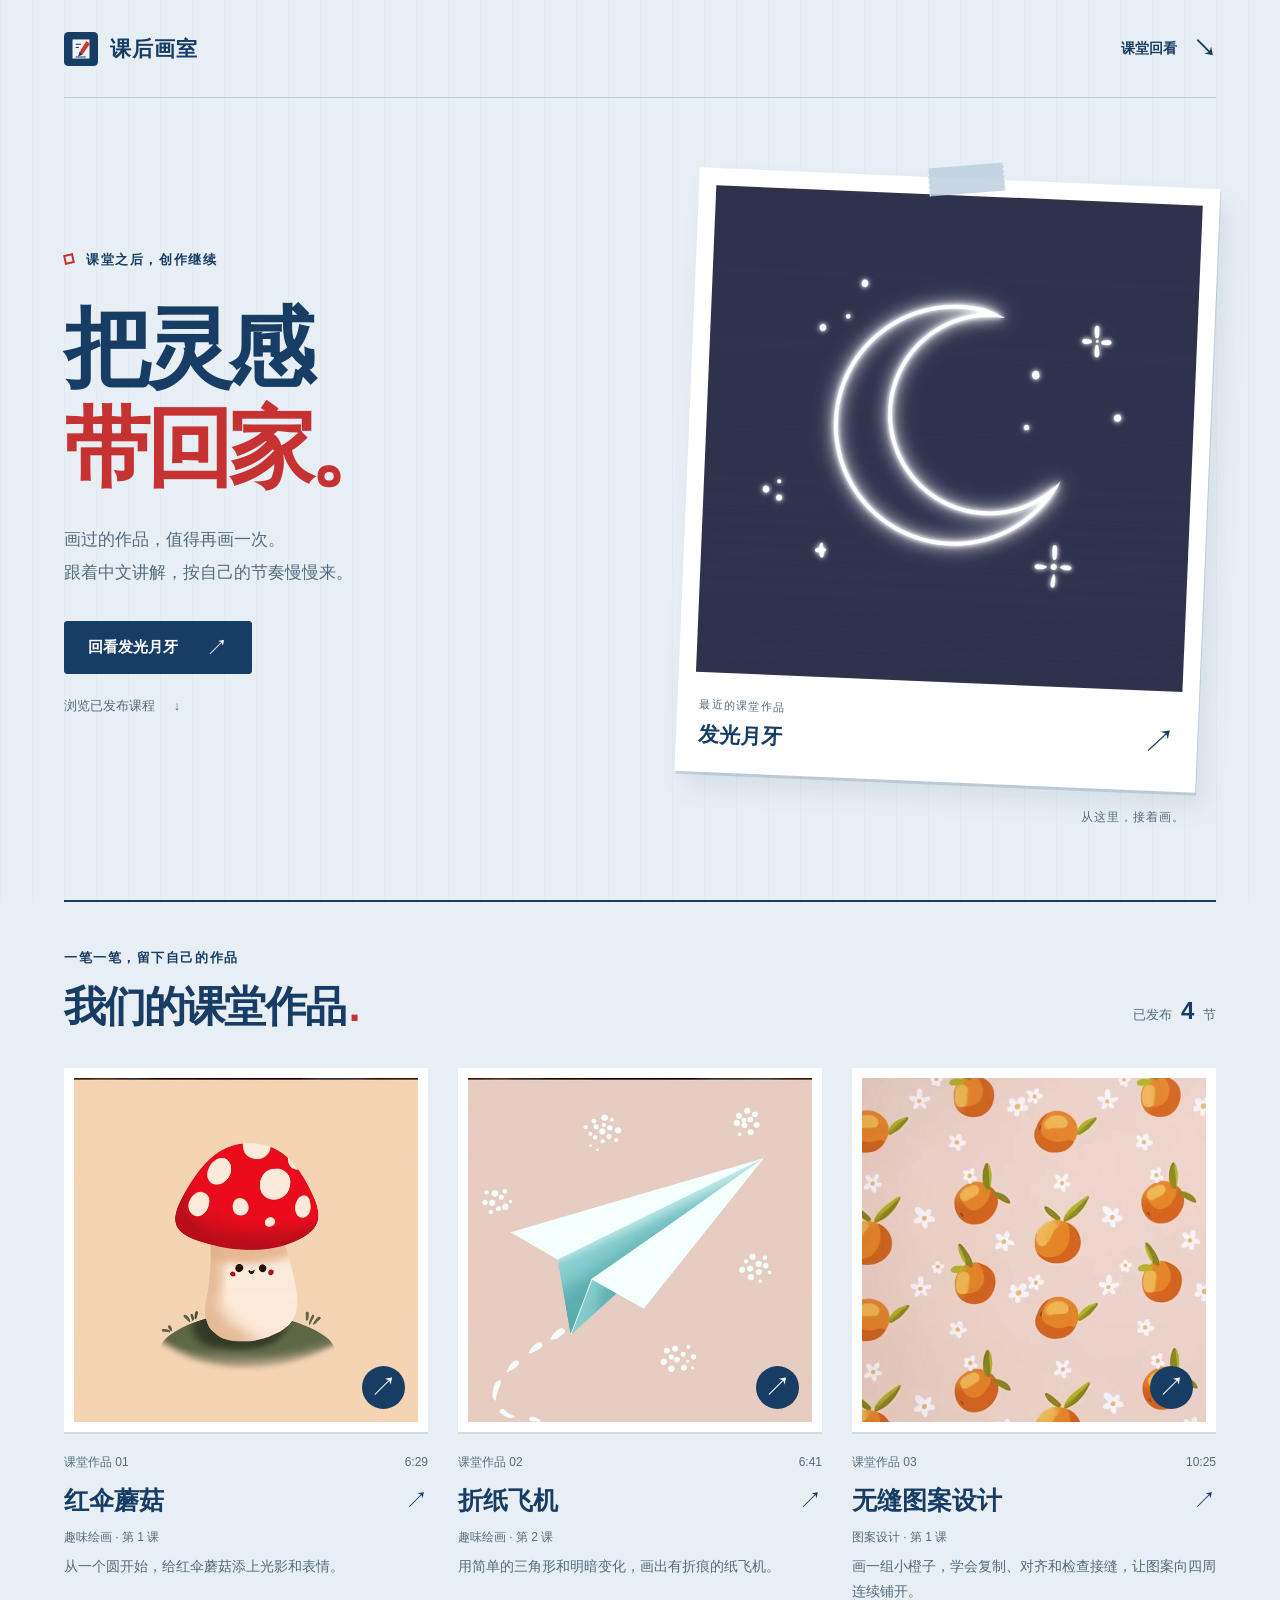
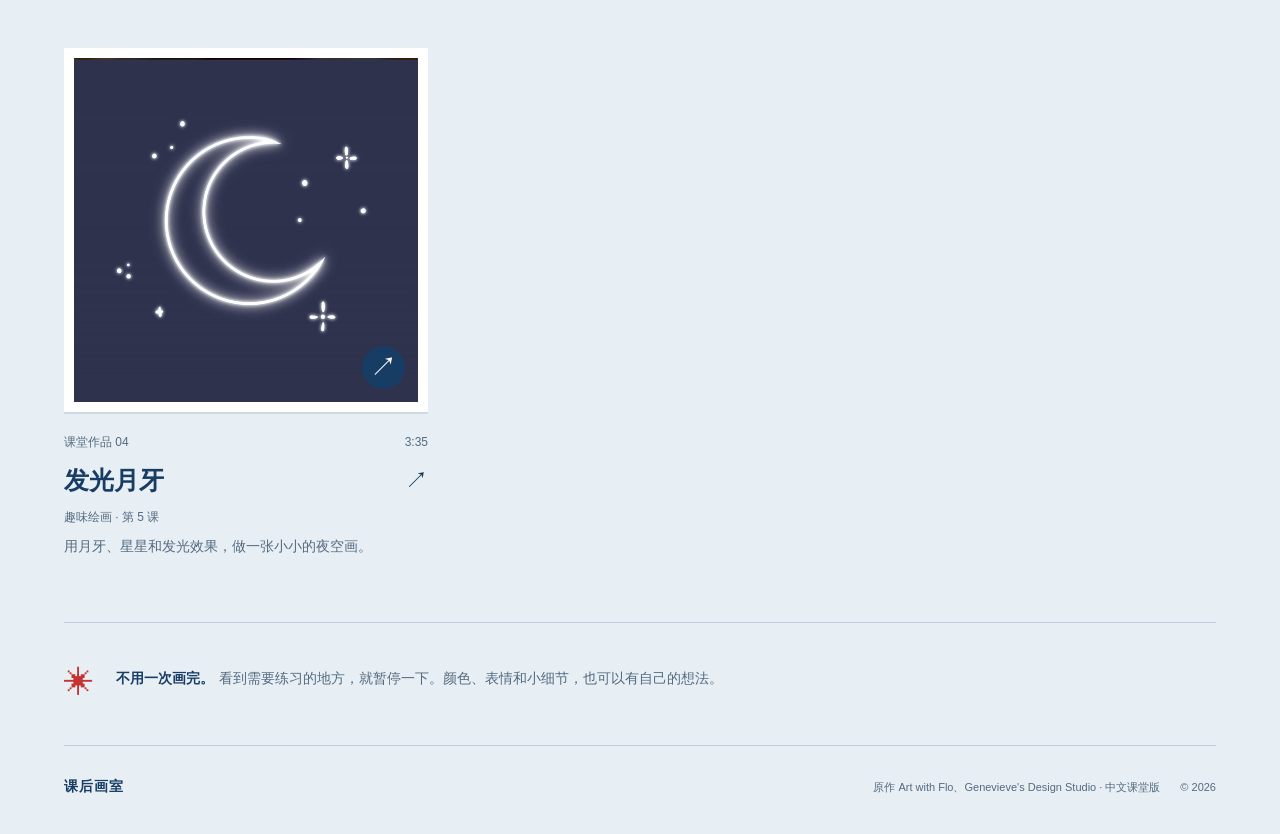
==== commit ac8e5096: "Publish glowing crescent moon lesson" ====
--- a/index.html
+++ b/index.html
@@ -23,23 +23,25 @@
         <p class="eyebrow"><span class="tiny-mark" aria-hidden="true"></span> 课堂之后，创作继续</p>
         <h1 id="hero-heading">把灵感<br><span>带回家。</span></h1>
         <p class="hero-description">画过的作品，值得再画一次。<br>跟着中文讲解，按自己的节奏慢慢来。</p>
-        <a class="button primary" href="l/iGVx2f7fR2mhx8bdkIx32Q/">回看无缝图案设计 <span aria-hidden="true">↗</span></a>
+        <a class="button primary" href="l/a0CzxOFR4x_0K5dUgS87bQ/">回看发光月牙 <span aria-hidden="true">↗</span></a>
         <a class="hero-index-link" href="#lessons">浏览已发布课程 <span aria-hidden="true">↓</span></a>
       </div>
-      <a class="hero-art" href="l/iGVx2f7fR2mhx8bdkIx32Q/" aria-label="回看：无缝图案设计">
+      <a class="hero-art" href="l/a0CzxOFR4x_0K5dUgS87bQ/" aria-label="回看：发光月牙">
         <div class="art-pin" aria-hidden="true"></div>
-        <div class="hero-art-paper"><img class="hero-art-image" src="assets/iGVx2f7fR2mhx8bdkIx32Q.jpg" width="720" height="720" alt="无缝图案设计课堂示范作品" fetchpriority="high"><div class="art-caption"><span>最近的课堂作品</span><strong>无缝图案设计</strong><span class="art-open" aria-hidden="true">↗</span></div></div>
+        <div class="hero-art-paper"><img class="hero-art-image" src="assets/a0CzxOFR4x_0K5dUgS87bQ.jpg" width="720" height="720" alt="发光月牙课堂示范作品" fetchpriority="high"><div class="art-caption"><span>最近的课堂作品</span><strong>发光月牙</strong><span class="art-open" aria-hidden="true">↗</span></div></div>
         <span class="art-note" aria-hidden="true">从这里，接着画。</span>
       </a>
     </section>
 
     <section class="lesson-collection wrap" id="lessons" aria-labelledby="lessons-heading">
-      <div class="section-heading"><div><p class="eyebrow">一笔一笔，留下自己的作品</p><h2 id="lessons-heading">我们的课堂作品<span class="heading-dot" aria-hidden="true">.</span></h2></div><p class="published-count">已发布 <strong>3</strong> 节</p></div>
+      <div class="section-heading"><div><p class="eyebrow">一笔一笔，留下自己的作品</p><h2 id="lessons-heading">我们的课堂作品<span class="heading-dot" aria-hidden="true">.</span></h2></div><p class="published-count">已发布 <strong>4</strong> 节</p></div>
       <div class="lesson-grid"><article class="lesson-card"><a class="card-image-link" href="l/awlVylWXCOuDJbxlcm9bDA/" tabindex="-1" aria-hidden="true"><div class="card-image-frame"><img src="assets/awlVylWXCOuDJbxlcm9bDA.jpg" width="720" height="720" alt="" loading="lazy"></div><span class="card-play" aria-hidden="true">↗</span></a><div class="card-copy"><div class="card-kicker"><span>课堂作品 01</span><span>6:29</span></div><h3><a href="l/awlVylWXCOuDJbxlcm9bDA/">红伞蘑菇 <span aria-hidden="true">↗</span></a></h3><p class="series-label">趣味绘画 · 第 1 课</p><p>从一个圆开始，给红伞蘑菇添上光影和表情。</p></div></article>
 
 <article class="lesson-card"><a class="card-image-link" href="l/0TWHu1DPAZ_sBBAA4zRdvg/" tabindex="-1" aria-hidden="true"><div class="card-image-frame"><img src="assets/0TWHu1DPAZ_sBBAA4zRdvg.jpg" width="720" height="720" alt="" loading="lazy"></div><span class="card-play" aria-hidden="true">↗</span></a><div class="card-copy"><div class="card-kicker"><span>课堂作品 02</span><span>6:41</span></div><h3><a href="l/0TWHu1DPAZ_sBBAA4zRdvg/">折纸飞机 <span aria-hidden="true">↗</span></a></h3><p class="series-label">趣味绘画 · 第 2 课</p><p>用简单的三角形和明暗变化，画出有折痕的纸飞机。</p></div></article>
 
 <article class="lesson-card"><a class="card-image-link" href="l/iGVx2f7fR2mhx8bdkIx32Q/" tabindex="-1" aria-hidden="true"><div class="card-image-frame"><img src="assets/iGVx2f7fR2mhx8bdkIx32Q.jpg" width="720" height="720" alt="" loading="lazy"></div><span class="card-play" aria-hidden="true">↗</span></a><div class="card-copy"><div class="card-kicker"><span>课堂作品 03</span><span>10:25</span></div><h3><a href="l/iGVx2f7fR2mhx8bdkIx32Q/">无缝图案设计 <span aria-hidden="true">↗</span></a></h3><p class="series-label">图案设计 · 第 1 课</p><p>画一组小橙子，学会复制、对齐和检查接缝，让图案向四周连续铺开。</p></div></article>
+
+<article class="lesson-card"><a class="card-image-link" href="l/a0CzxOFR4x_0K5dUgS87bQ/" tabindex="-1" aria-hidden="true"><div class="card-image-frame"><img src="assets/a0CzxOFR4x_0K5dUgS87bQ.jpg" width="720" height="720" alt="" loading="lazy"></div><span class="card-play" aria-hidden="true">↗</span></a><div class="card-copy"><div class="card-kicker"><span>课堂作品 04</span><span>3:35</span></div><h3><a href="l/a0CzxOFR4x_0K5dUgS87bQ/">发光月牙 <span aria-hidden="true">↗</span></a></h3><p class="series-label">趣味绘画 · 第 5 课</p><p>用月牙、星星和发光效果，做一张小小的夜空画。</p></div></article>
 </div>
     </section>
 
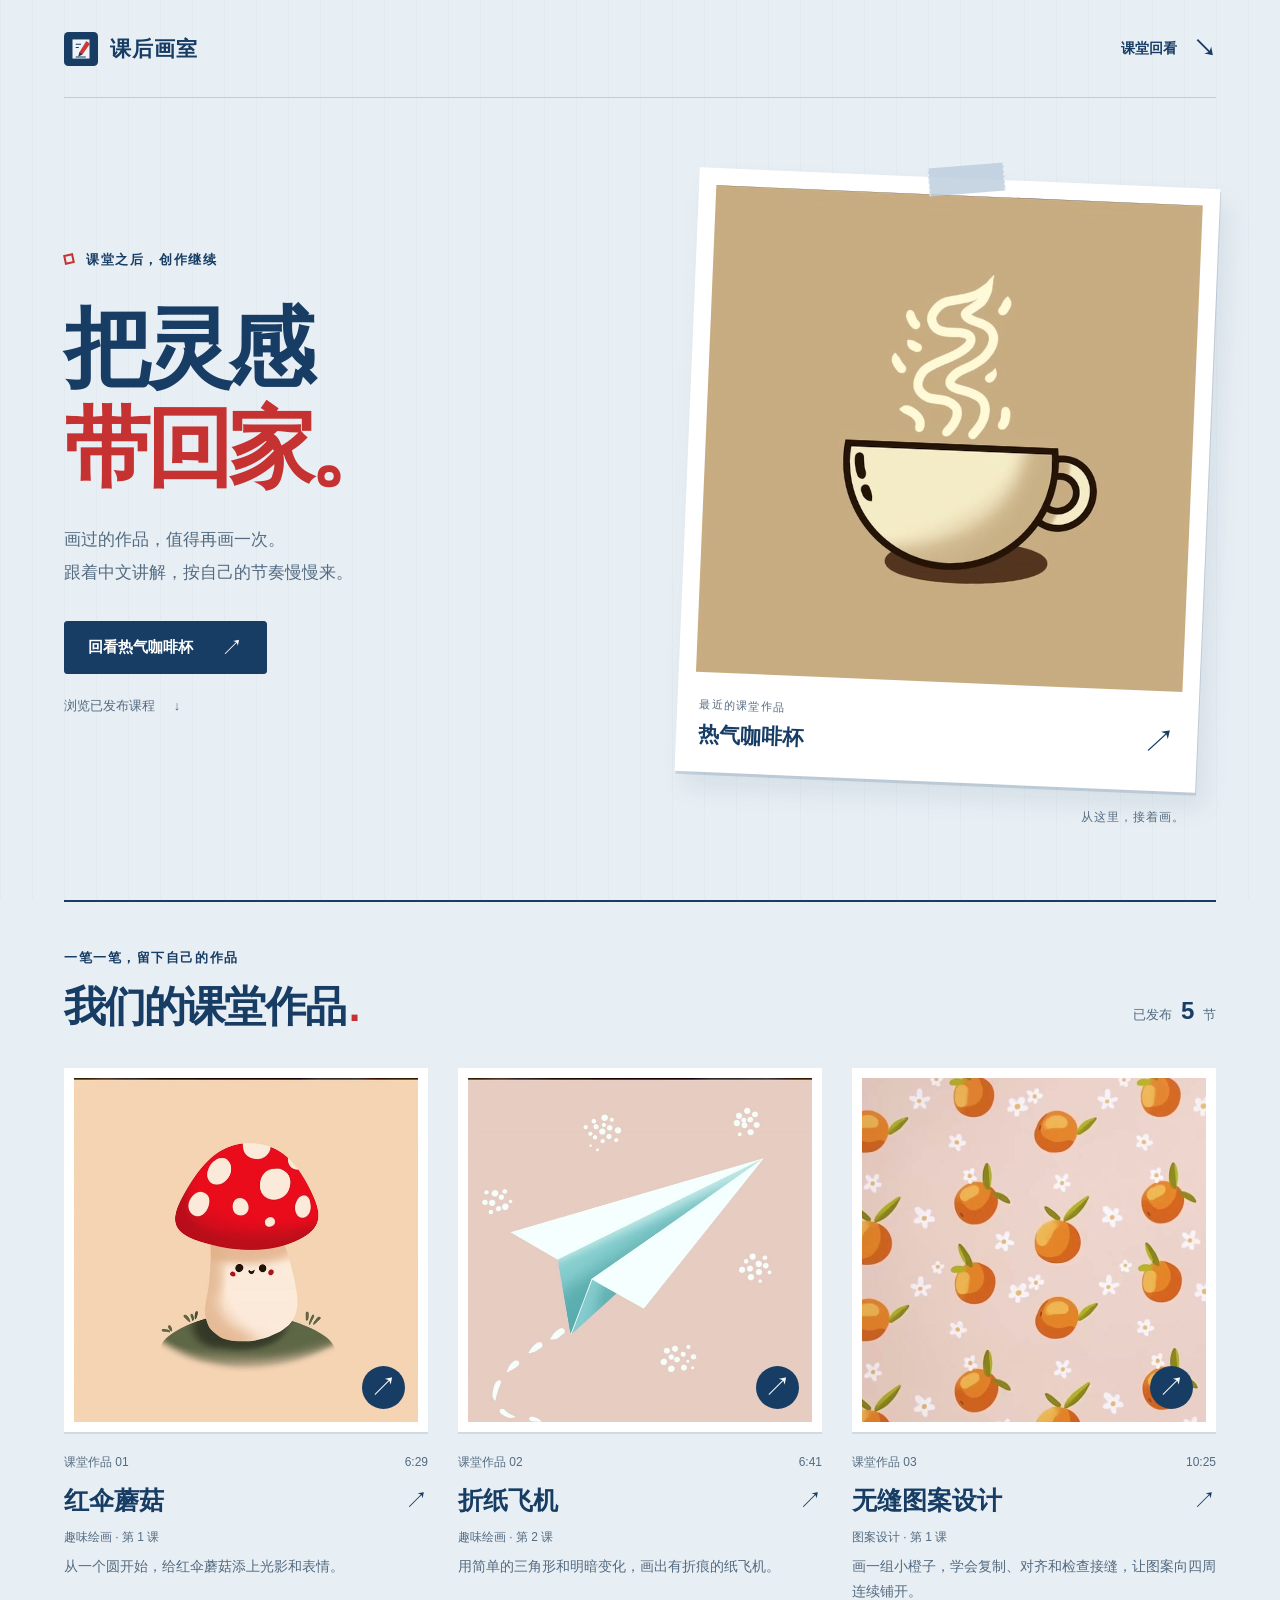
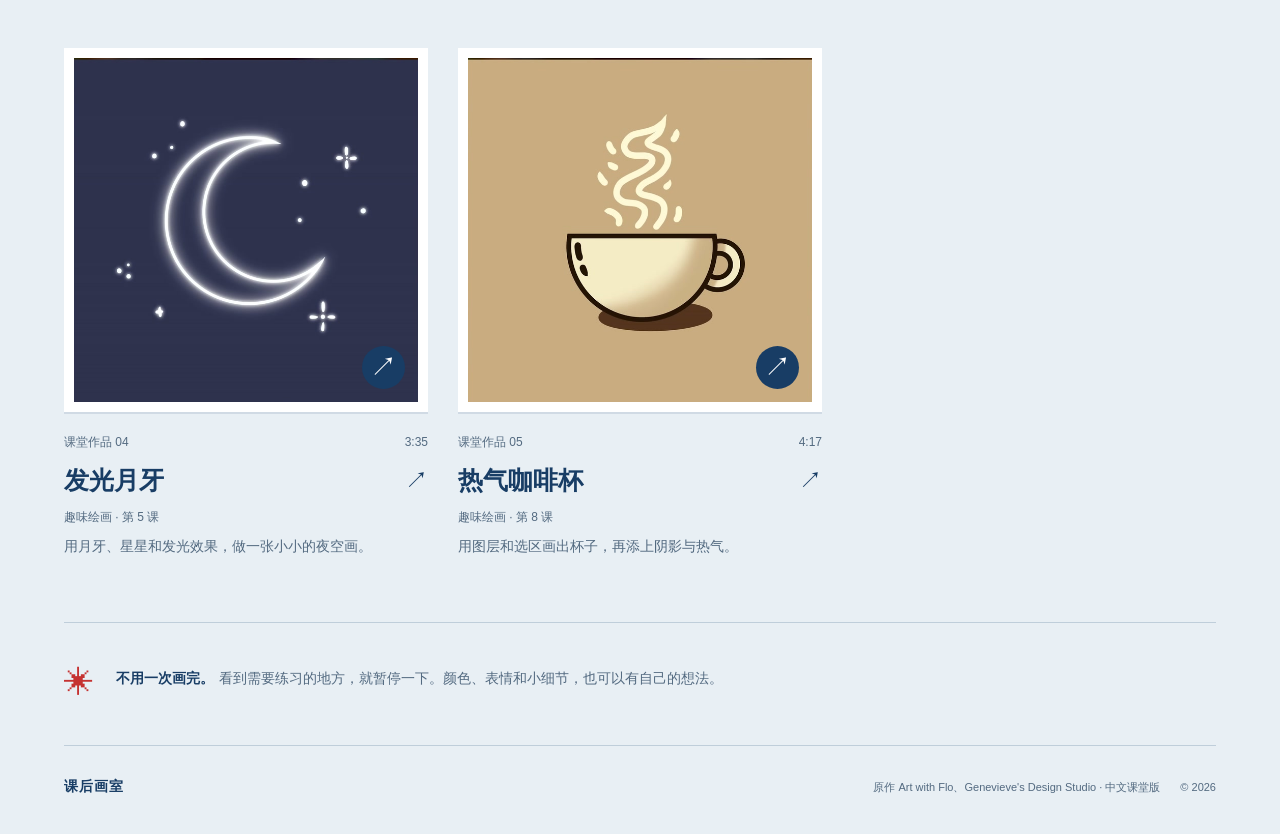
==== commit db6e053a: "Publish steaming coffee cup lesson" ====
--- a/index.html
+++ b/index.html
@@ -23,18 +23,18 @@
         <p class="eyebrow"><span class="tiny-mark" aria-hidden="true"></span> 课堂之后，创作继续</p>
         <h1 id="hero-heading">把灵感<br><span>带回家。</span></h1>
         <p class="hero-description">画过的作品，值得再画一次。<br>跟着中文讲解，按自己的节奏慢慢来。</p>
-        <a class="button primary" href="l/a0CzxOFR4x_0K5dUgS87bQ/">回看发光月牙 <span aria-hidden="true">↗</span></a>
+        <a class="button primary" href="l/VNIhfm0OSdAI7K_mkIyEwQ/">回看热气咖啡杯 <span aria-hidden="true">↗</span></a>
         <a class="hero-index-link" href="#lessons">浏览已发布课程 <span aria-hidden="true">↓</span></a>
       </div>
-      <a class="hero-art" href="l/a0CzxOFR4x_0K5dUgS87bQ/" aria-label="回看：发光月牙">
+      <a class="hero-art" href="l/VNIhfm0OSdAI7K_mkIyEwQ/" aria-label="回看：热气咖啡杯">
         <div class="art-pin" aria-hidden="true"></div>
-        <div class="hero-art-paper"><img class="hero-art-image" src="assets/a0CzxOFR4x_0K5dUgS87bQ.jpg" width="720" height="720" alt="发光月牙课堂示范作品" fetchpriority="high"><div class="art-caption"><span>最近的课堂作品</span><strong>发光月牙</strong><span class="art-open" aria-hidden="true">↗</span></div></div>
+        <div class="hero-art-paper"><img class="hero-art-image" src="assets/VNIhfm0OSdAI7K_mkIyEwQ.jpg" width="720" height="720" alt="热气咖啡杯课堂示范作品" fetchpriority="high"><div class="art-caption"><span>最近的课堂作品</span><strong>热气咖啡杯</strong><span class="art-open" aria-hidden="true">↗</span></div></div>
         <span class="art-note" aria-hidden="true">从这里，接着画。</span>
       </a>
     </section>
 
     <section class="lesson-collection wrap" id="lessons" aria-labelledby="lessons-heading">
-      <div class="section-heading"><div><p class="eyebrow">一笔一笔，留下自己的作品</p><h2 id="lessons-heading">我们的课堂作品<span class="heading-dot" aria-hidden="true">.</span></h2></div><p class="published-count">已发布 <strong>4</strong> 节</p></div>
+      <div class="section-heading"><div><p class="eyebrow">一笔一笔，留下自己的作品</p><h2 id="lessons-heading">我们的课堂作品<span class="heading-dot" aria-hidden="true">.</span></h2></div><p class="published-count">已发布 <strong>5</strong> 节</p></div>
       <div class="lesson-grid"><article class="lesson-card"><a class="card-image-link" href="l/awlVylWXCOuDJbxlcm9bDA/" tabindex="-1" aria-hidden="true"><div class="card-image-frame"><img src="assets/awlVylWXCOuDJbxlcm9bDA.jpg" width="720" height="720" alt="" loading="lazy"></div><span class="card-play" aria-hidden="true">↗</span></a><div class="card-copy"><div class="card-kicker"><span>课堂作品 01</span><span>6:29</span></div><h3><a href="l/awlVylWXCOuDJbxlcm9bDA/">红伞蘑菇 <span aria-hidden="true">↗</span></a></h3><p class="series-label">趣味绘画 · 第 1 课</p><p>从一个圆开始，给红伞蘑菇添上光影和表情。</p></div></article>
 
 <article class="lesson-card"><a class="card-image-link" href="l/0TWHu1DPAZ_sBBAA4zRdvg/" tabindex="-1" aria-hidden="true"><div class="card-image-frame"><img src="assets/0TWHu1DPAZ_sBBAA4zRdvg.jpg" width="720" height="720" alt="" loading="lazy"></div><span class="card-play" aria-hidden="true">↗</span></a><div class="card-copy"><div class="card-kicker"><span>课堂作品 02</span><span>6:41</span></div><h3><a href="l/0TWHu1DPAZ_sBBAA4zRdvg/">折纸飞机 <span aria-hidden="true">↗</span></a></h3><p class="series-label">趣味绘画 · 第 2 课</p><p>用简单的三角形和明暗变化，画出有折痕的纸飞机。</p></div></article>
@@ -42,6 +42,8 @@
 <article class="lesson-card"><a class="card-image-link" href="l/iGVx2f7fR2mhx8bdkIx32Q/" tabindex="-1" aria-hidden="true"><div class="card-image-frame"><img src="assets/iGVx2f7fR2mhx8bdkIx32Q.jpg" width="720" height="720" alt="" loading="lazy"></div><span class="card-play" aria-hidden="true">↗</span></a><div class="card-copy"><div class="card-kicker"><span>课堂作品 03</span><span>10:25</span></div><h3><a href="l/iGVx2f7fR2mhx8bdkIx32Q/">无缝图案设计 <span aria-hidden="true">↗</span></a></h3><p class="series-label">图案设计 · 第 1 课</p><p>画一组小橙子，学会复制、对齐和检查接缝，让图案向四周连续铺开。</p></div></article>
 
 <article class="lesson-card"><a class="card-image-link" href="l/a0CzxOFR4x_0K5dUgS87bQ/" tabindex="-1" aria-hidden="true"><div class="card-image-frame"><img src="assets/a0CzxOFR4x_0K5dUgS87bQ.jpg" width="720" height="720" alt="" loading="lazy"></div><span class="card-play" aria-hidden="true">↗</span></a><div class="card-copy"><div class="card-kicker"><span>课堂作品 04</span><span>3:35</span></div><h3><a href="l/a0CzxOFR4x_0K5dUgS87bQ/">发光月牙 <span aria-hidden="true">↗</span></a></h3><p class="series-label">趣味绘画 · 第 5 课</p><p>用月牙、星星和发光效果，做一张小小的夜空画。</p></div></article>
+
+<article class="lesson-card"><a class="card-image-link" href="l/VNIhfm0OSdAI7K_mkIyEwQ/" tabindex="-1" aria-hidden="true"><div class="card-image-frame"><img src="assets/VNIhfm0OSdAI7K_mkIyEwQ.jpg" width="720" height="720" alt="" loading="lazy"></div><span class="card-play" aria-hidden="true">↗</span></a><div class="card-copy"><div class="card-kicker"><span>课堂作品 05</span><span>4:17</span></div><h3><a href="l/VNIhfm0OSdAI7K_mkIyEwQ/">热气咖啡杯 <span aria-hidden="true">↗</span></a></h3><p class="series-label">趣味绘画 · 第 8 课</p><p>用图层和选区画出杯子，再添上阴影与热气。</p></div></article>
 </div>
     </section>
 
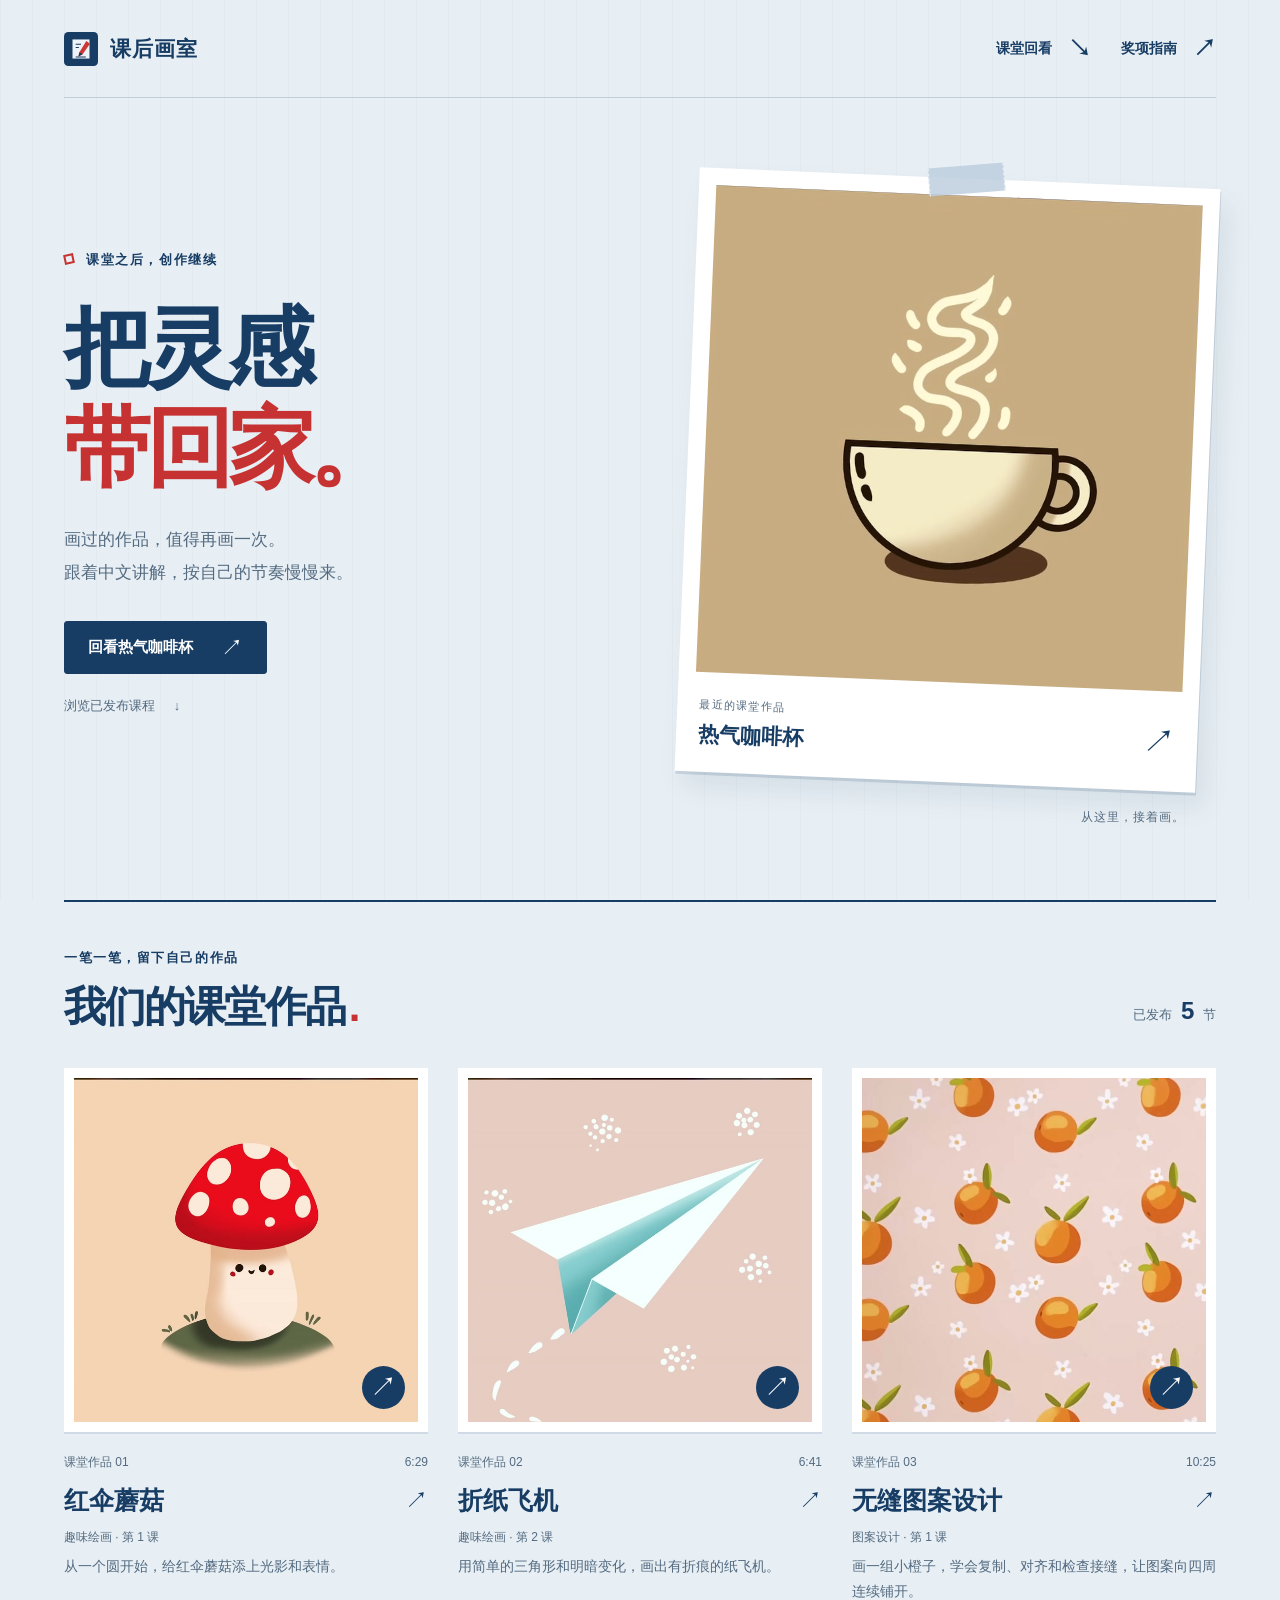
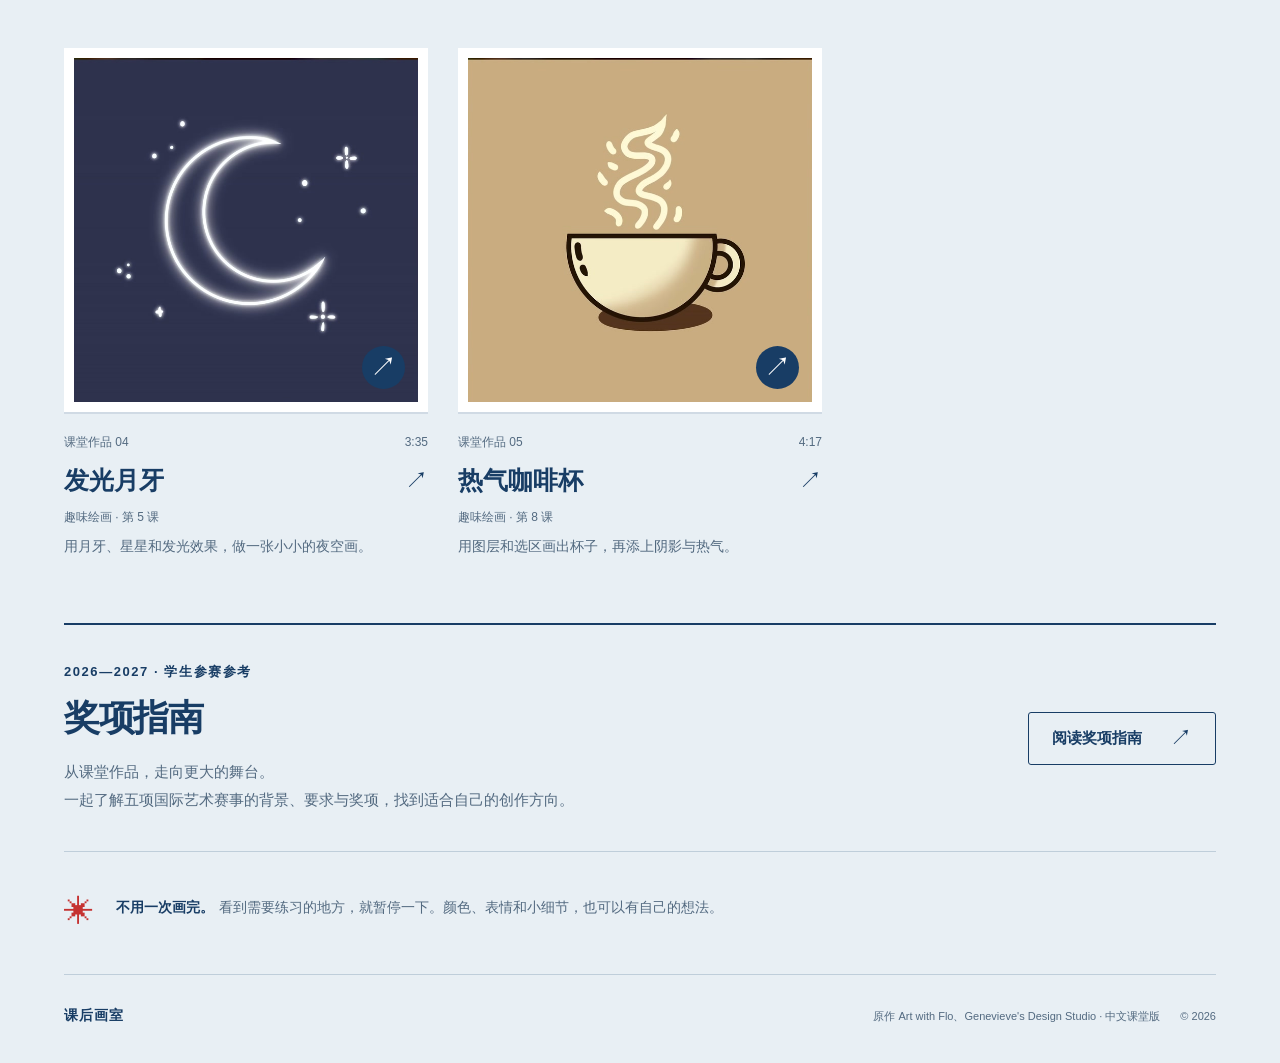
==== commit 1282ff5b: "Publish international art awards student guide" ====
--- a/index.html
+++ b/index.html
@@ -14,7 +14,10 @@
   <a class="skip-link" href="#main">跳到课程内容</a>
   <header class="site-header wrap">
     <a class="brand" href="./" aria-label="课后画室首页"><img src="./assets/icon.svg" width="34" height="34" alt=""><span>课后画室</span></a>
-    <a class="header-link" href="#lessons">课堂回看 <span aria-hidden="true">↘</span></a>
+    <nav class="header-nav" aria-label="主导航">
+      <a class="header-link" href="#lessons">课堂回看 <span aria-hidden="true">↘</span></a>
+      <a class="header-link" href="./awards/">奖项指南 <span aria-hidden="true">↗</span></a>
+    </nav>
   </header>
 
   <main id="main">
@@ -47,6 +50,11 @@
 </div>
     </section>
 
+    <section class="awards-guide wrap" aria-labelledby="awards-heading">
+      <div><p class="eyebrow">2026—2027 · 学生参赛参考</p><h2 id="awards-heading">奖项指南</h2><p class="awards-description">从课堂作品，走向更大的舞台。<br>一起了解五项国际艺术赛事的背景、要求与奖项，找到适合自己的创作方向。</p></div>
+      <a class="button secondary" href="./awards/">阅读奖项指南 <span aria-hidden="true">↗</span></a>
+    </section>
+
     <aside class="home-note wrap" aria-label="回看小建议"><span class="note-symbol" aria-hidden="true">✳</span><p><strong>不用一次画完。</strong>看到需要练习的地方，就暂停一下。颜色、表情和小细节，也可以有自己的想法。</p></aside>
   </main>
   <footer class="site-footer wrap"><a class="footer-brand" href="./">课后画室</a><p>原作 Art with Flo、Genevieve&#x27;s Design Studio · 中文课堂版</p><span>© 2026</span></footer>
--- a/assets/site.css
+++ b/assets/site.css
@@ -1,4 +1,5 @@
 @charset "UTF-8";
+.header-nav{display:flex;align-items:center;gap:30px;flex-wrap:wrap}.awards-guide{display:flex;align-items:center;justify-content:space-between;gap:36px;margin-top:64px;padding:36px 0;border-top:2px solid var(--ink);border-bottom:1px solid var(--rule)}.awards-guide h2{font-size:36px;line-height:1.3;margin:12px 0 16px;letter-spacing:-.035em}.awards-description{font-size:15px;line-height:1.9;color:var(--muted)}.awards-guide .button{flex-shrink:0}.awards-guide+.home-note{margin-top:0;border-top:0}
 :root{--paper:#e8eff4;--paper-light:#f4f7f9;--ink:#183d65;--muted:#536a80;--red:#c53231;--white:#fff;--rule:#bfceda;--focus:#0751b5;--font:"PingFang SC","Microsoft YaHei","Noto Sans CJK SC",sans-serif;--display:"PingFang SC","Microsoft YaHei",sans-serif;--wrap:1240px;--gutter:clamp(22px,5vw,72px)}
 *{box-sizing:border-box}html{scroll-behavior:smooth;scroll-padding-top:32px}body{margin:0;background:var(--paper);color:var(--ink);font-family:var(--font);font-size:16px;line-height:1.7;-webkit-text-size-adjust:100%}body::before{content:"";position:fixed;inset:0;pointer-events:none;z-index:-1;background-image:linear-gradient(to right,rgba(24,61,101,.025) 1px,transparent 1px);background-size:32px 100%}a{color:inherit;text-decoration:none}button,input,select{font:inherit}button,select{color:inherit}button{cursor:pointer}button,a,input,select{-webkit-tap-highlight-color:transparent}button{border:0}button:focus-visible,a:focus-visible,input:focus-visible,select:focus-visible,video:focus-visible{outline:3px solid var(--focus);outline-offset:5px}button:disabled{cursor:wait;opacity:.7}img{max-width:100%;display:block}h1,h2,h3,p{margin:0}h1,h2,h3{font-family:var(--display)}[hidden]{display:none!important}.wrap{width:min(var(--wrap),calc(100% - var(--gutter)*2));margin-inline:auto}.skip-link{position:fixed;z-index:20;top:12px;left:12px;padding:12px 20px;background:var(--ink);color:white;transform:translateY(-160%)}.skip-link:focus{transform:translateY(0)}
 .site-header{display:flex;align-items:center;justify-content:space-between;min-height:98px;border-bottom:1px solid var(--rule);gap:20px}.brand{display:inline-flex;align-items:center;gap:12px;font-size:21px;font-weight:750;letter-spacing:.05em;flex-shrink:0}.brand img{width:34px;height:34px}.header-link{display:inline-flex;align-items:center;gap:16px;font-size:14px;font-weight:650;padding-block:10px}.header-link span{font-size:23px;line-height:1}.header-link:hover,.text-link:hover,.subtle-link:hover,.download-link:hover{color:var(--red)}
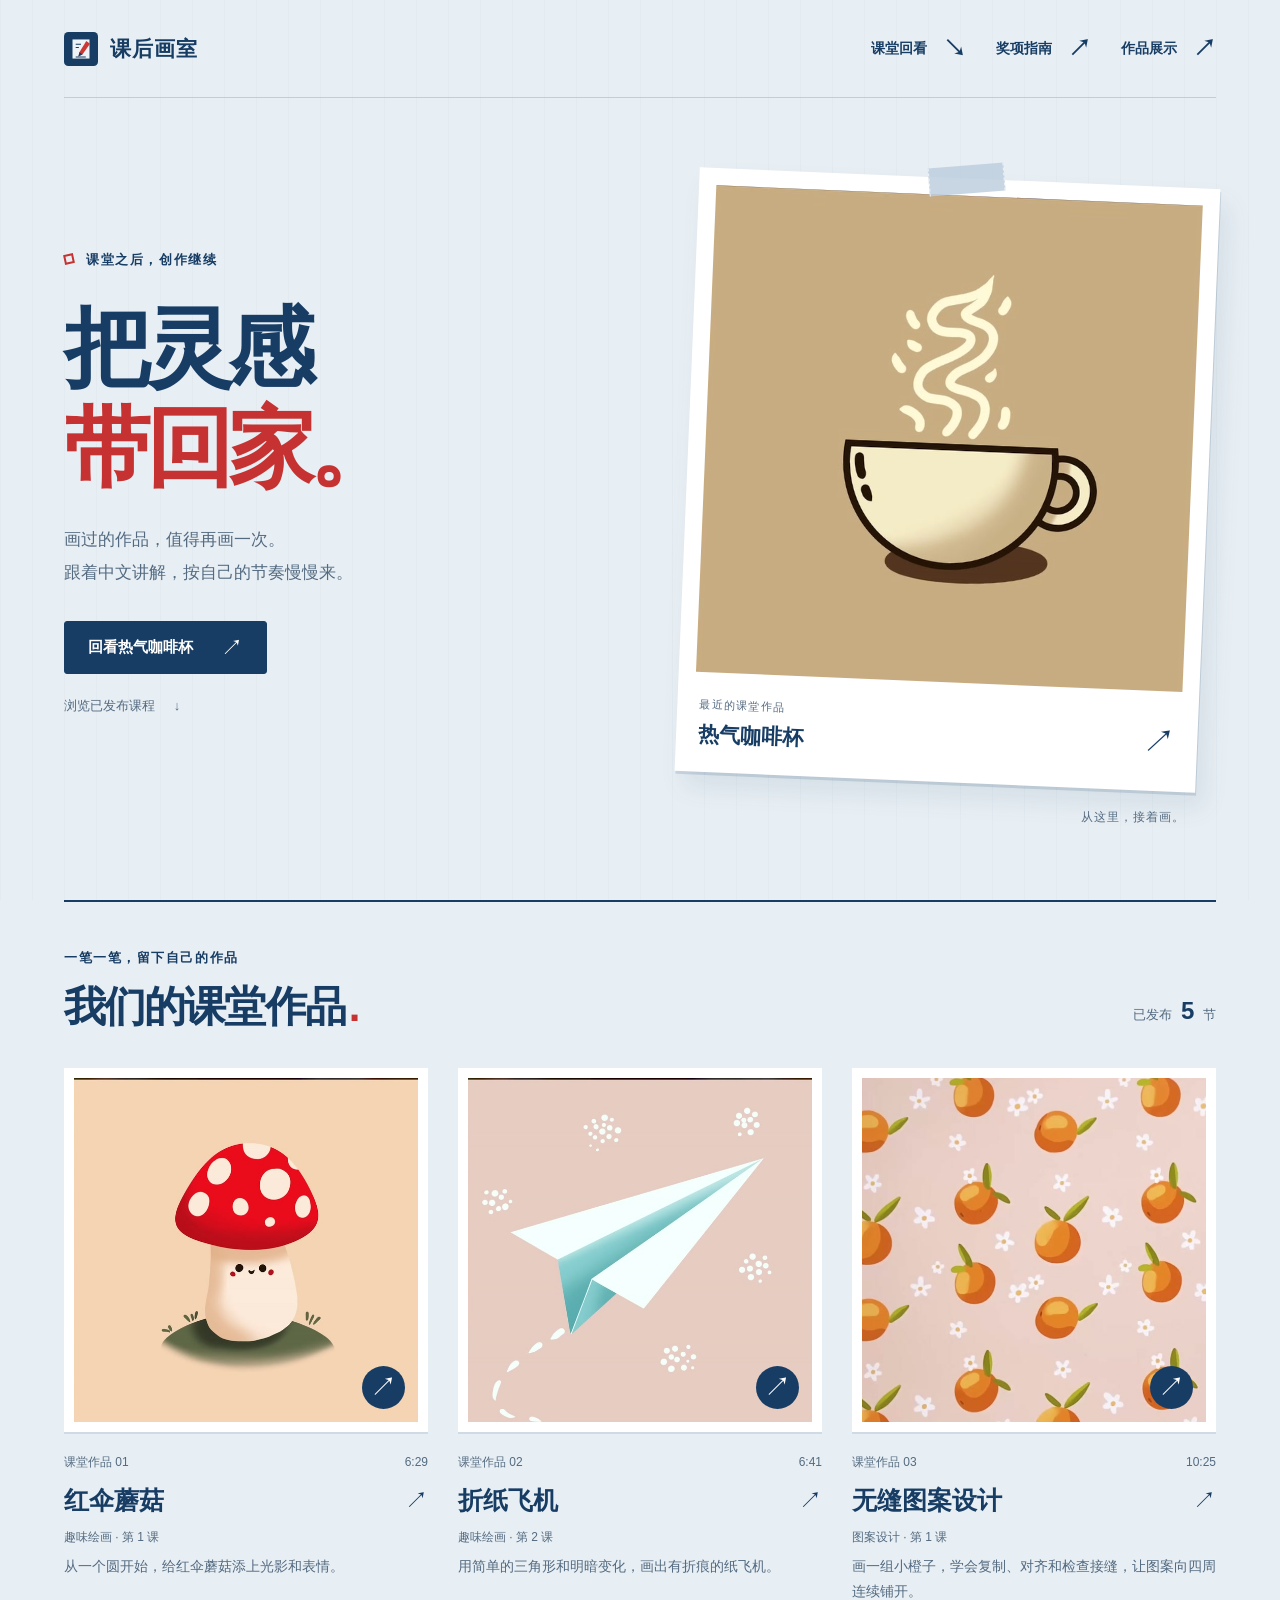
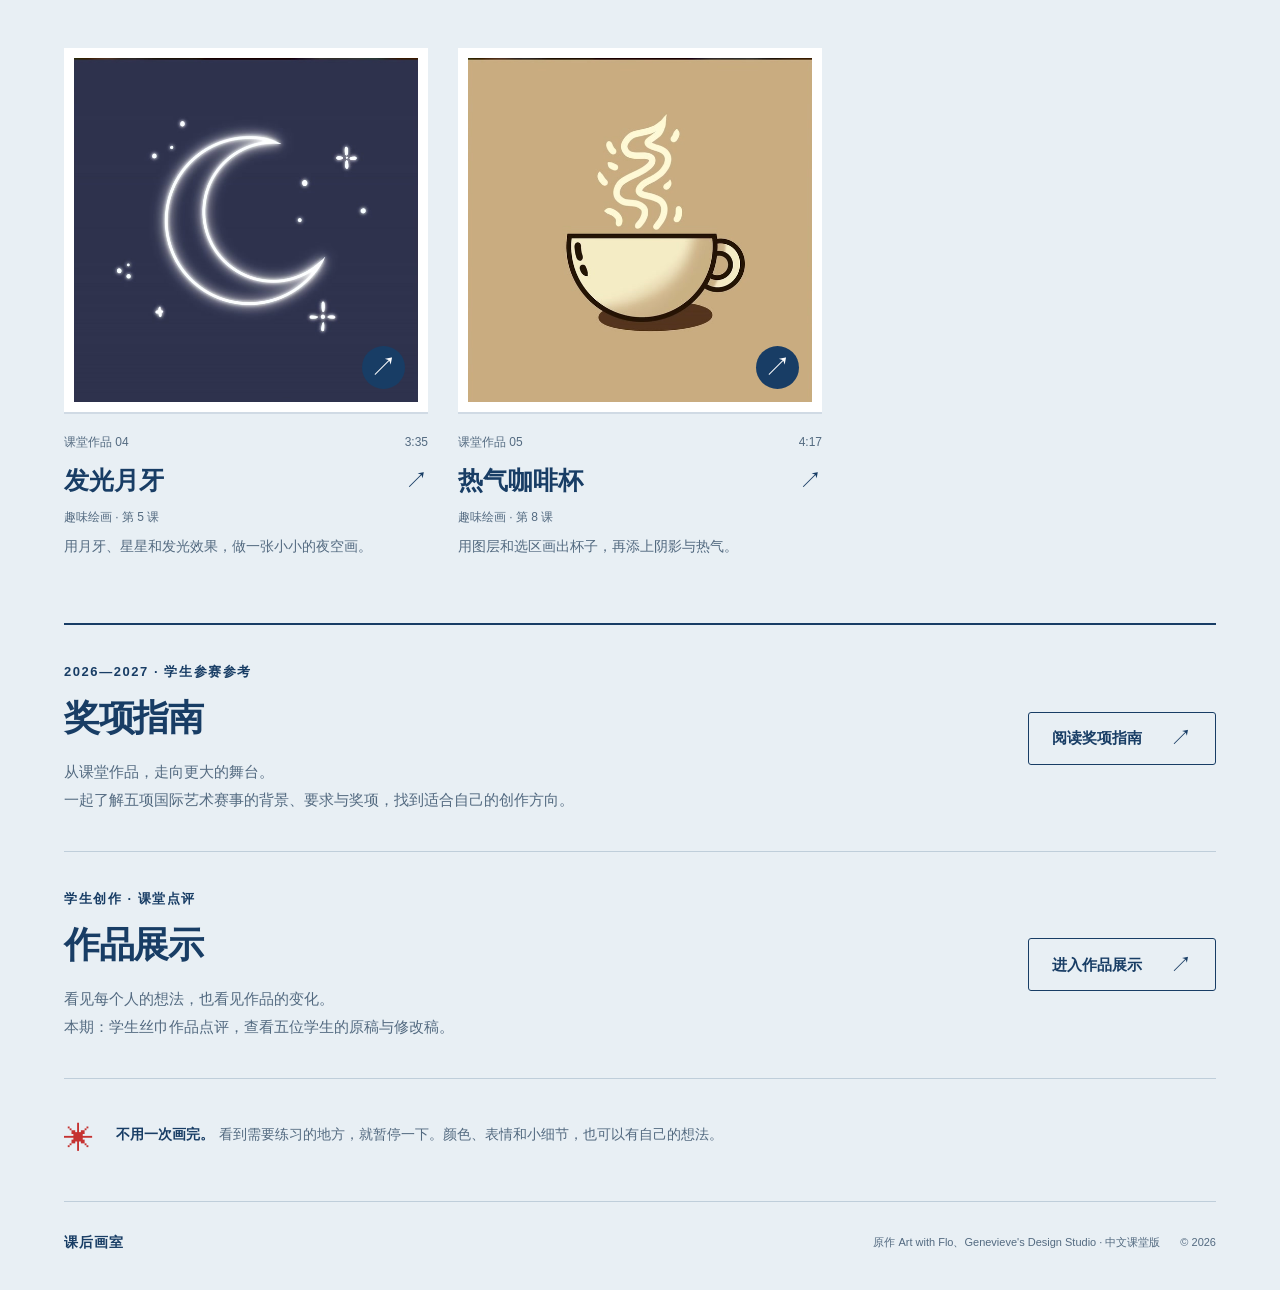
==== commit ef091257: "Publish student scarf review in new showcase section" ====
--- a/index.html
+++ b/index.html
@@ -17,6 +17,7 @@
     <nav class="header-nav" aria-label="主导航">
       <a class="header-link" href="#lessons">课堂回看 <span aria-hidden="true">↘</span></a>
       <a class="header-link" href="./awards/">奖项指南 <span aria-hidden="true">↗</span></a>
+      <a class="header-link" href="./showcase/">作品展示 <span aria-hidden="true">↗</span></a>
     </nav>
   </header>
 
@@ -55,6 +56,11 @@
       <a class="button secondary" href="./awards/">阅读奖项指南 <span aria-hidden="true">↗</span></a>
     </section>
 
+    <section class="awards-guide showcase-guide wrap" aria-labelledby="showcase-heading">
+      <div><p class="eyebrow">学生创作 · 课堂点评</p><h2 id="showcase-heading">作品展示</h2><p class="awards-description">看见每个人的想法，也看见作品的变化。<br>本期：学生丝巾作品点评，查看五位学生的原稿与修改稿。</p></div>
+      <a class="button secondary" href="./showcase/">进入作品展示 <span aria-hidden="true">↗</span></a>
+    </section>
+
     <aside class="home-note wrap" aria-label="回看小建议"><span class="note-symbol" aria-hidden="true">✳</span><p><strong>不用一次画完。</strong>看到需要练习的地方，就暂停一下。颜色、表情和小细节，也可以有自己的想法。</p></aside>
   </main>
   <footer class="site-footer wrap"><a class="footer-brand" href="./">课后画室</a><p>原作 Art with Flo、Genevieve&#x27;s Design Studio · 中文课堂版</p><span>© 2026</span></footer>
--- a/assets/site.css
+++ b/assets/site.css
@@ -1,4 +1,5 @@
 @charset "UTF-8";
+.awards-guide.showcase-guide{margin-top:0;border-top:0}.showcase-main{padding:50px 0 70px;min-height:calc(100vh - 210px)}.showcase-intro{margin-bottom:45px}.showcase-intro h1{font-size:clamp(40px,5vw,66px);line-height:1.23;letter-spacing:-.045em;margin:12px 0 20px}.showcase-intro>p:last-child{color:var(--muted);font-size:17px}.showcase-entry{display:grid;grid-template-columns:1fr 1fr;gap:50px;align-items:center;padding:38px 0;border-top:2px solid var(--ink);border-bottom:1px solid var(--rule)}.showcase-entry h2{font-size:32px;line-height:1.4;margin:12px 0 18px}.showcase-entry h2 a:hover{color:var(--red)}.showcase-entry-description{color:var(--muted);font-size:15px;line-height:1.9;margin-bottom:25px;max-width:34em}.showcase-preview{display:grid;grid-template-columns:repeat(3,1fr);gap:12px;padding:24px;background:var(--paper-light)}.showcase-preview img{width:100%;height:auto;aspect-ratio:1;object-fit:contain;background:white;box-shadow:0 2px 0 rgba(24,61,101,.11)}
 .header-nav{display:flex;align-items:center;gap:30px;flex-wrap:wrap}.awards-guide{display:flex;align-items:center;justify-content:space-between;gap:36px;margin-top:64px;padding:36px 0;border-top:2px solid var(--ink);border-bottom:1px solid var(--rule)}.awards-guide h2{font-size:36px;line-height:1.3;margin:12px 0 16px;letter-spacing:-.035em}.awards-description{font-size:15px;line-height:1.9;color:var(--muted)}.awards-guide .button{flex-shrink:0}.awards-guide+.home-note{margin-top:0;border-top:0}
 :root{--paper:#e8eff4;--paper-light:#f4f7f9;--ink:#183d65;--muted:#536a80;--red:#c53231;--white:#fff;--rule:#bfceda;--focus:#0751b5;--font:"PingFang SC","Microsoft YaHei","Noto Sans CJK SC",sans-serif;--display:"PingFang SC","Microsoft YaHei",sans-serif;--wrap:1240px;--gutter:clamp(22px,5vw,72px)}
 *{box-sizing:border-box}html{scroll-behavior:smooth;scroll-padding-top:32px}body{margin:0;background:var(--paper);color:var(--ink);font-family:var(--font);font-size:16px;line-height:1.7;-webkit-text-size-adjust:100%}body::before{content:"";position:fixed;inset:0;pointer-events:none;z-index:-1;background-image:linear-gradient(to right,rgba(24,61,101,.025) 1px,transparent 1px);background-size:32px 100%}a{color:inherit;text-decoration:none}button,input,select{font:inherit}button,select{color:inherit}button{cursor:pointer}button,a,input,select{-webkit-tap-highlight-color:transparent}button{border:0}button:focus-visible,a:focus-visible,input:focus-visible,select:focus-visible,video:focus-visible{outline:3px solid var(--focus);outline-offset:5px}button:disabled{cursor:wait;opacity:.7}img{max-width:100%;display:block}h1,h2,h3,p{margin:0}h1,h2,h3{font-family:var(--display)}[hidden]{display:none!important}.wrap{width:min(var(--wrap),calc(100% - var(--gutter)*2));margin-inline:auto}.skip-link{position:fixed;z-index:20;top:12px;left:12px;padding:12px 20px;background:var(--ink);color:white;transform:translateY(-160%)}.skip-link:focus{transform:translateY(0)}
